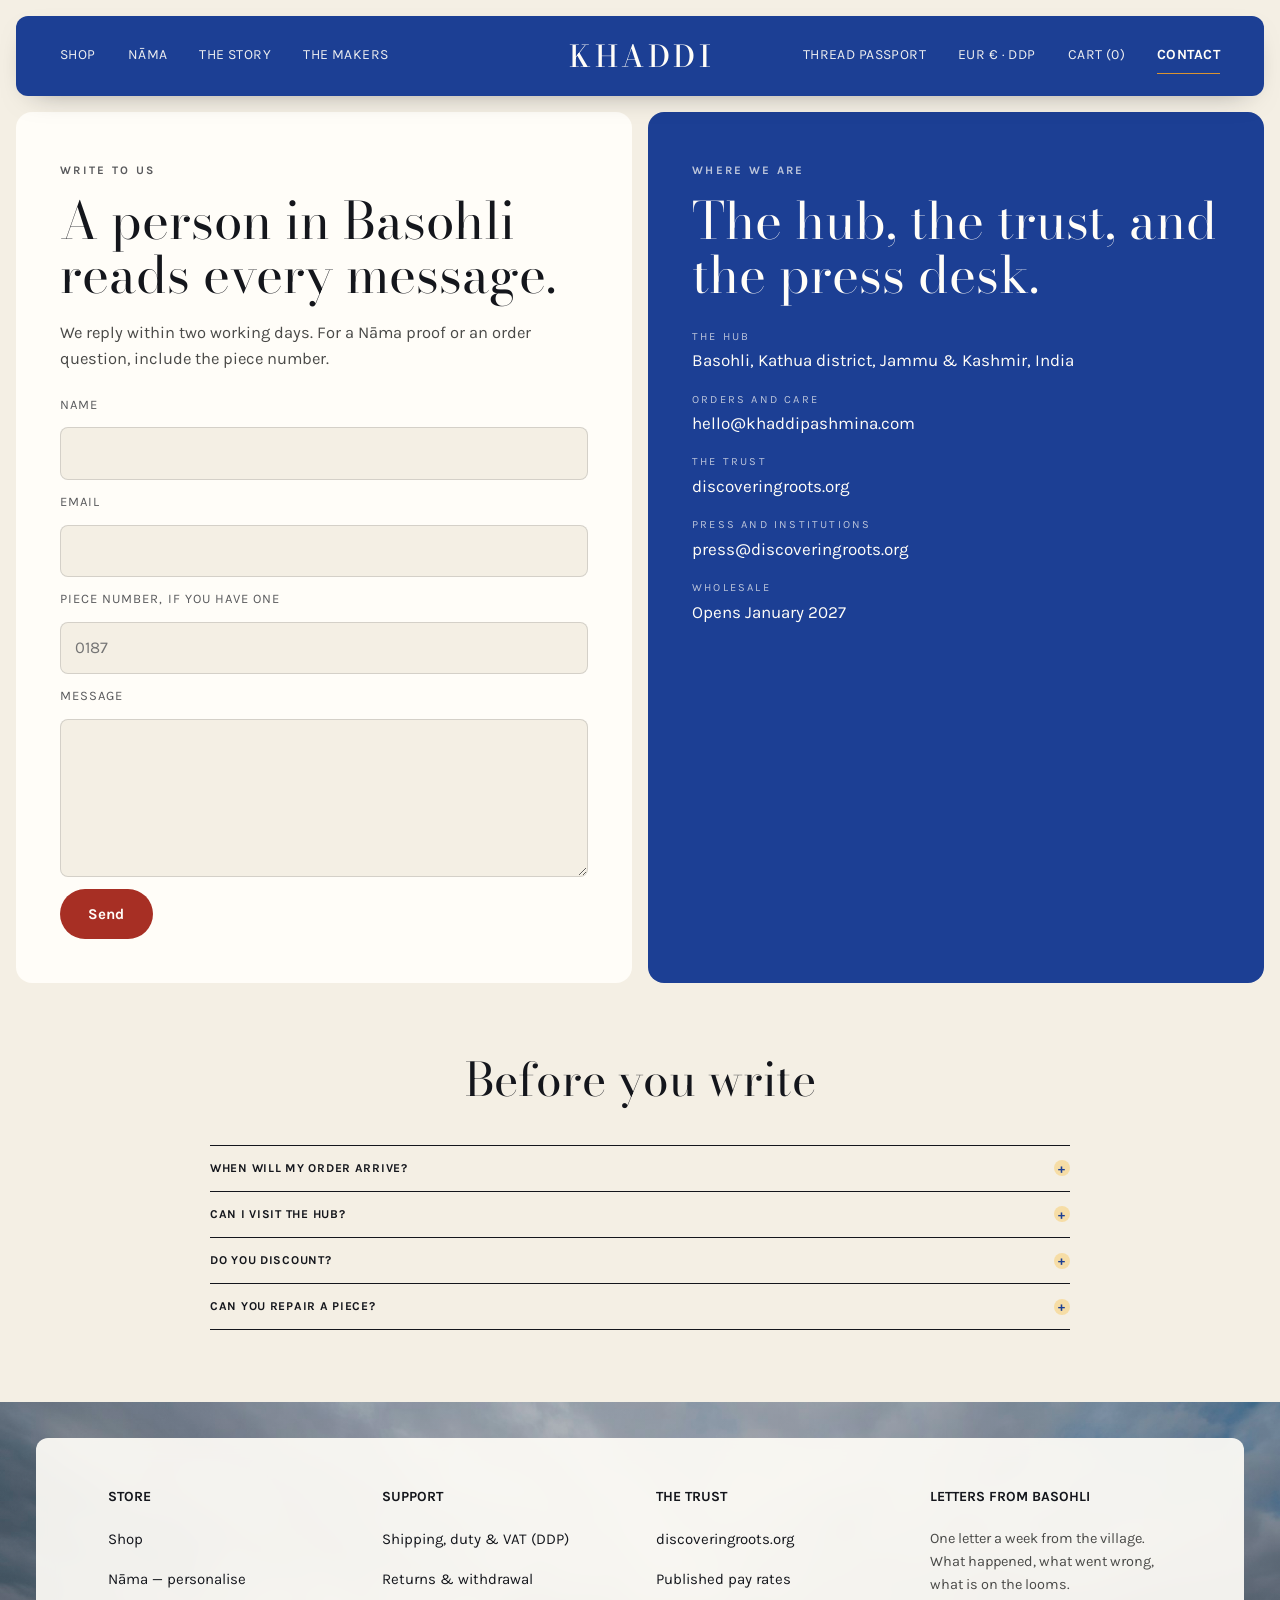
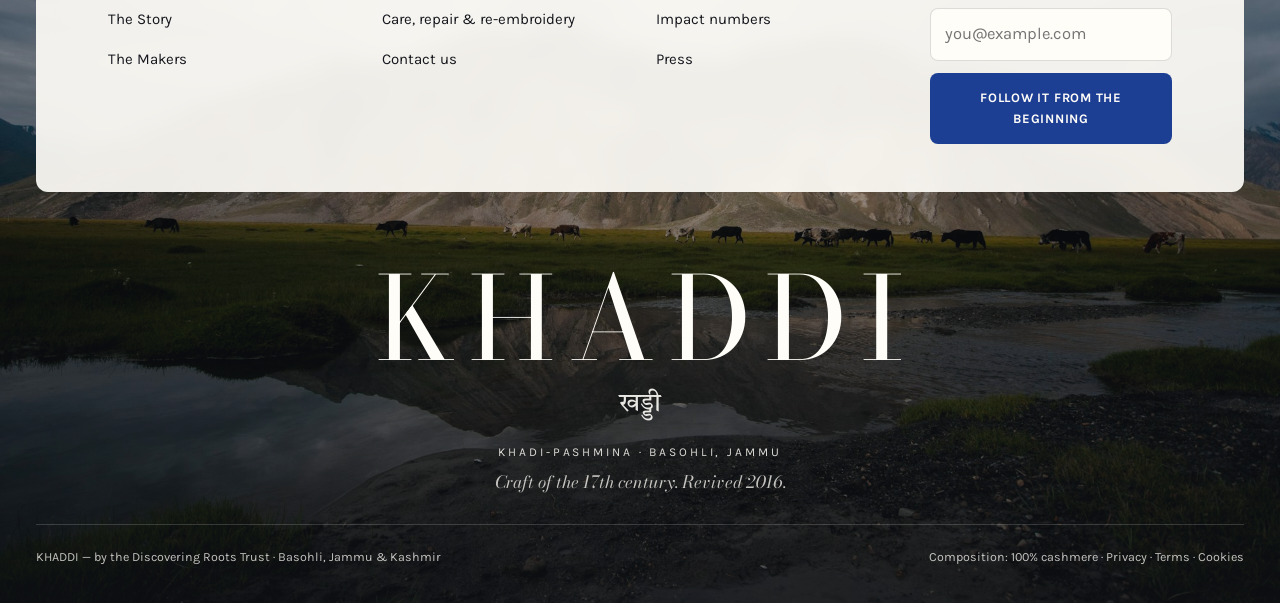
==== contact.html @ 7cf732bb "Add KHADDI storefront design mock-up Eight static pages (home, shop, product, story, Nāma, makers, T" ====
<!DOCTYPE html>
<html lang="en">
<head>
<meta charset="utf-8">
<meta name="viewport" content="width=device-width, initial-scale=1">
<title>Contact — KHADDI</title>
<meta name="description" content="Write to the hub in Basohli or to the Discovering Roots Trust.">
<link rel="preconnect" href="https://fonts.googleapis.com">
<link rel="preconnect" href="https://fonts.gstatic.com" crossorigin>
<link href="https://fonts.googleapis.com/css2?family=Bodoni+Moda:ital,opsz,wght@0,6..96,400;0,6..96,500;1,6..96,400&family=Karla:ital,wght@0,300;0,400;0,700;1,400&family=Tiro+Devanagari+Hindi&display=swap" rel="stylesheet">
<link rel="stylesheet" href="assets/css/khaddi.css">
</head>
<body>

<header class="site-header">
  <nav class="nav" aria-label="Primary">
    <a href="shop.html">Shop</a>
    <a href="nama.html">Nāma</a>
    <a href="story.html">The Story</a>
    <a href="makers.html">The Makers</a>
  </nav>
  <a class="wordmark" href="index.html" aria-label="KHADDI home">KHADDI</a>
  <nav class="nav nav-right" aria-label="Account">
    <a href="passport.html">Thread Passport</a>
    <a href="#">EUR € · DDP</a>
    <a href="#">Cart (0)</a>
    <a href="contact.html" class="is-active">Contact</a>
  </nav>
  <div class="m-actions">
    <details>
      <summary aria-label="Menu"><svg width="24" height="24" viewBox="0 0 24 24" fill="none" stroke="currentColor" stroke-width="2" stroke-linecap="round" aria-hidden="true"><path d="M3 7h18M3 12h18M3 17h18"/></svg></summary>
      <div class="m-menu">
        <a href="shop.html">Shop</a><a href="nama.html">Nāma</a><a href="story.html">The Story</a><a href="makers.html">The Makers</a><a href="passport.html">Thread Passport</a><a href="contact.html">Contact</a>
      </div>
    </details>
    <a href="#" aria-label="Cart"><svg width="24" height="24" viewBox="0 0 24 24" fill="none" stroke="currentColor" stroke-width="2" aria-hidden="true"><path d="M5 8h14l-1 12H6L5 8z"/><path d="M9 8V6a3 3 0 0 1 6 0v2"/></svg></a>
  </div>
</header>
<main class="inner">

  <section class="contact">
    <div class="box">
      <span class="eyebrow">Write to us</span>
      <h1>A person in Basohli reads every message.</h1>
      <p style="color:var(--ink-soft)">We reply within two working days. For a Nāma proof or an order question, include the piece number.</p>
      <form class="form">
        <label for="c1">Name</label><input id="c1" class="field" style="background:var(--undyed)">
        <label for="c2">Email</label><input id="c2" class="field" type="email" style="background:var(--undyed)">
        <label for="c3">Piece number, if you have one</label><input id="c3" class="field" style="background:var(--undyed)" placeholder="0187">
        <label for="c4">Message</label><textarea id="c4" class="field" rows="5" style="background:var(--undyed)"></textarea>
        <button class="btn btn-madder" type="button" style="justify-self:start">Send</button>
      </form>
    </div>
    <div class="box lapis">
      <span class="eyebrow">Where we are</span>
      <h1>The hub, the trust, and the press desk.</h1>
      <dl>
        <div><dt>The hub</dt><dd>Basohli, Kathua district, Jammu &amp; Kashmir, India</dd></div>
        <div><dt>Orders and care</dt><dd>hello@khaddipashmina.com</dd></div>
        <div><dt>The trust</dt><dd>discoveringroots.org</dd></div>
        <div><dt>Press and institutions</dt><dd>press@discoveringroots.org</dd></div>
        <div><dt>Wholesale</dt><dd>Opens January 2027</dd></div>
      </dl>
    </div>
  </section>

  <section class="section" style="padding-bottom:0">
    <h2 class="section-title">Before you write</h2>
    <div class="faq">
      <details class="acc"><summary>When will my order arrive?</summary><div class="in">In-stock pieces ship in 48 hours and take about seven days to the EU. The date is shown before you pay.</div></details>
      <details class="acc"><summary>Can I visit the hub?</summary><div class="in">Yes, by arrangement. Write to us with your dates.</div></details>
      <details class="acc"><summary>Do you discount?</summary><div class="in">No. The price is what the work costs, and the makers are paid before anyone else.</div></details>
      <details class="acc"><summary>Can you repair a piece?</summary><div class="in">Yes. Book through the Thread Passport and it goes back to the person who made it.</div></details>
    </div>
  </section>

</main>

<footer class="site-footer">
  <img class="bg" src="assets/img/footer-valley.jpg" alt="" loading="lazy">
  <div class="foot-panel">
    <div><h4>Store</h4><ul><li><a href="shop.html">Shop</a></li><li><a href="nama.html">Nāma — personalise</a></li><li><a href="story.html">The Story</a></li><li><a href="makers.html">The Makers</a></li></ul></div>
    <div><h4>Support</h4><ul><li><a href="#">Shipping, duty &amp; VAT (DDP)</a></li><li><a href="#">Returns &amp; withdrawal</a></li><li><a href="#">Care, repair &amp; re-embroidery</a></li><li><a href="contact.html">Contact us</a></li></ul></div>
    <div><h4>The Trust</h4><ul><li><a href="#">discoveringroots.org</a></li><li><a href="makers.html">Published pay rates</a></li><li><a href="#">Impact numbers</a></li><li><a href="#">Press</a></li></ul></div>
    <div><h4>Letters from Basohli</h4><p>One letter a week from the village. What happened, what went wrong, what is on the looms.</p><form class="form" style="margin:0"><input class="field" type="email" placeholder="you@example.com" aria-label="Email"><button class="btn btn-lapis" type="button">Follow it from the beginning</button></form></div>
  </div>
  <div class="foot-mark">
    <div class="bigmark">KHADDI</div>
    <div class="deva">खड्डी</div>
    <div class="desc">Khadi-Pashmina · Basohli, Jammu</div>
    <div class="date">Craft of the 17th century. Revived 2016.</div>
  </div>
  <div class="foot-legal"><span>KHADDI — by the Discovering Roots Trust · Basohli, Jammu &amp; Kashmir</span><span>Composition: 100% cashmere · Privacy · Terms · Cookies</span></div>
</footer>
</body>
</html>
---- assets/css/khaddi.css ----
/* KHADDI — design mock-up stylesheet
   Layout language: floating pill header, inset rounded panels, cream cards.
   Brand tokens: KHADDI Brand Guidelines v1.0 (Basohli palette, Bodoni Moda + Karla). */

:root{
  --lapis:#1c3f94; --lapis-deep:#162f70;
  --madder:#a72f24; --saffron:#d99331; --saffron-soft:#f6dda6;
  --beetle:#5b6b46; --undyed:#f4efe4; --undyed-2:#eae2d2; --undyed-3:#e2d8c4;
  --ink:#14161c; --ink-soft:#4a4a48; --white:#fffdf8;
  --line:rgba(20,22,28,.14);
  --serif:'Bodoni Moda','Playfair Display',serif;
  --sans:'Karla','Work Sans',sans-serif;
  --deva:'Tiro Devanagari Hindi',serif;
  --gut:16px; --r-lg:16px; --r-md:12px; --r-sm:6px;
}
*{box-sizing:border-box}
html{scroll-behavior:smooth}
body{margin:0;background:var(--undyed);color:var(--ink);font-family:var(--sans);font-size:16.5px;line-height:1.6;-webkit-font-smoothing:antialiased}
img{display:block;max-width:100%}
a{color:inherit;text-decoration:none}
h1,h2,h3,h4,p,ul,ol,figure{margin:0}
ul,ol{padding:0;list-style:none}
button,input,select,textarea{font:inherit;color:inherit}
.deva{font-family:var(--deva)}
/* Bodoni Moda's display optical size thins its hairlines to nothing on photos and
   small wordmarks; pin a sturdier optical size wherever the serif is used. */
h1,h2,h3,.serif,.wordmark,.bigmark,.curve text,blockquote,.stitch .latin,.stat b,.timeline b,.capacity b.n,.maker .ph,.maker q,.reel .t,.pp-face .cap b,.step .n,.passport ol li::before{font-optical-sizing:none;font-variation-settings:'opsz' 28}
.wordmark{font-variation-settings:'opsz' 14;font-weight:500}
.hero h1,.film h2,.banner h2,.banner blockquote{text-shadow:0 1px 24px rgba(10,10,10,.35)}
.serif{font-family:var(--serif)}
.eyebrow{font-size:11.5px;font-weight:700;letter-spacing:.2em;text-transform:uppercase;opacity:.7}
.wrap{padding:0 var(--gut)}
main{padding:0 var(--gut)}
main.inner{padding-top:112px}
.section{padding:72px 0}
.section-title{font-family:var(--serif);font-weight:400;font-size:clamp(30px,3.6vw,46px);line-height:1.08;text-align:center;margin-bottom:40px}
.lede{font-size:18px;line-height:1.7;max-width:62ch}

/* ───────── Header: floating pill ───────── */
.site-header{position:fixed;top:16px;left:var(--gut);right:var(--gut);z-index:50;height:80px;background:var(--lapis);color:var(--white);border-radius:var(--r-md);display:grid;grid-template-columns:1fr auto 1fr;align-items:center;padding:0 44px;box-shadow:0 10px 30px -18px rgba(20,22,28,.55)}
.home .site-header{left:32px;right:32px}
.nav{display:flex;gap:32px;font-size:14px;letter-spacing:.03em;text-transform:uppercase}
.nav a{opacity:.92;padding:6px 0;border-bottom:1px solid transparent;transition:border-color .2s,opacity .2s}
.nav a:hover,.nav a.is-active{opacity:1;border-bottom-color:var(--saffron)}
.nav a.is-active{font-weight:700}
.nav-right{justify-content:flex-end}
.wordmark{font-family:var(--serif);font-size:30px;letter-spacing:.12em;line-height:1;text-align:center;padding-left:.12em}
.wordmark small{display:block;font-family:var(--deva);font-size:13px;letter-spacing:.04em;opacity:.75;margin-top:5px}
.m-actions{display:none}

/* ───────── Buttons, pills ───────── */
.btn{display:inline-flex;align-items:center;justify-content:center;gap:10px;background:var(--white);color:var(--ink);font-size:13px;font-weight:700;letter-spacing:.06em;text-transform:uppercase;padding:15px 32px;border-radius:8px;border:0;cursor:pointer;transition:transform .2s,background .2s,color .2s}
.btn:hover{transform:translateY(-2px)}
.btn-madder{background:var(--madder);color:var(--white);border-radius:999px;text-transform:none;letter-spacing:.01em;font-size:15px;padding:13px 28px}
.btn-lapis{background:var(--lapis);color:var(--white)}
.btn-ghost{background:transparent;border:1px solid currentColor;color:inherit}
.pill{display:inline-block;background:var(--lapis);color:var(--saffron-soft);font-size:13px;font-weight:700;letter-spacing:.04em;text-transform:uppercase;padding:4px 16px;border-radius:999px;line-height:1.5}
.pill.madder{background:var(--madder);color:var(--undyed)}
.pill.undyed{background:var(--white);color:var(--lapis)}

/* ───────── Hero: inset rounded panel ───────── */
.hero{position:relative;margin-top:16px;height:min(78vh,640px);min-height:520px;border-radius:var(--r-lg);overflow:hidden;background:#11150f;color:var(--white)}
.hero img.bg{position:absolute;inset:0;width:100%;height:100%;object-fit:cover}
.hero::after{content:"";position:absolute;inset:0;background:linear-gradient(180deg,rgba(17,21,15,.28) 0%,rgba(17,21,15,.12) 38%,rgba(17,21,15,.78) 100%)}
.hero-copy{position:absolute;left:0;right:0;bottom:0;z-index:2;padding:32px;display:flex;align-items:flex-end;justify-content:space-between;gap:24px}
.hero-copy .label{font-size:14px;font-weight:700;margin-bottom:14px}
.hero-copy h1{font-family:var(--serif);font-weight:400;font-size:clamp(40px,5.2vw,72px);line-height:1.08;max-width:15ch}
.hero-meta{position:absolute;z-index:2;top:120px;right:32px;text-align:right;font-size:12px;letter-spacing:.18em;text-transform:uppercase;opacity:.85;line-height:1.9}

/* ───────── Ticker ───────── */
.ticker{overflow:hidden;white-space:nowrap;padding:18px 0;font-size:14.5px;border-bottom:1px solid var(--line)}
.ticker-track{display:inline-flex;gap:0;animation:slide 46s linear infinite}
.ticker span{padding:0 22px}
.ticker span::after{content:"—";margin-left:44px;opacity:.4}
.ticker b{font-weight:700;color:var(--lapis)}
@keyframes slide{to{transform:translateX(-50%)}}

/* ───────── Product cards ───────── */
.grid{display:grid;gap:16px}
.g3{grid-template-columns:repeat(3,1fr)} .g2{grid-template-columns:repeat(2,1fr)} .g4{grid-template-columns:repeat(4,1fr)}
.card{display:block;border-radius:var(--r-sm);overflow:hidden;background:var(--undyed-2);position:relative}
.card-media{position:relative;aspect-ratio:459/516;background:var(--undyed-3);overflow:hidden}
.card.lg .card-media{aspect-ratio:696/700}
.card-media img{position:absolute;inset:0;width:100%;height:100%;object-fit:cover;transition:opacity .45s,transform .9s}
.card-media img.alt{opacity:0}
.card:hover .card-media img.alt{opacity:1}
.card:hover .card-media img{transform:scale(1.03)}
.card .pill{position:absolute;top:12px;left:12px;z-index:2}
.card-tools{position:absolute;left:12px;right:12px;bottom:12px;z-index:2;display:flex;align-items:center;gap:8px}
.sw{width:22px;height:22px;border-radius:4px;border:1px solid rgba(255,255,255,.8);box-shadow:0 0 0 1px rgba(20,22,28,.12)}
.sw.on{outline:2px solid var(--lapis);outline-offset:2px}
.stock{margin-left:auto;font-size:13px;font-weight:700;letter-spacing:.04em;text-transform:uppercase;color:var(--madder);background:rgba(255,253,248,.82);padding:3px 8px;border-radius:4px}
.heart{width:32px;height:32px;border-radius:6px;background:var(--white);display:grid;place-items:center;color:var(--lapis)}
.stock + .heart{margin-left:0} .card-tools .heart:only-of-type{margin-left:auto}
.card-tools .sp{margin-left:auto}
.card-info{padding:12px 12px 14px;display:grid;grid-template-columns:1fr auto;gap:4px 12px;align-items:baseline}
.card-info h3{font-size:16.5px;font-weight:700;color:var(--lapis);line-height:1.3}
.card-info .price{font-size:20px;font-weight:700}
.card-info .by{grid-column:1/-1;font-size:14.5px;color:var(--ink-soft);display:flex;align-items:center;gap:8px}
.avatar{width:22px;height:22px;border-radius:50%;background:var(--lapis);color:var(--saffron-soft);font-size:9px;font-weight:700;display:inline-grid;place-items:center;letter-spacing:.02em;flex:none}

/* ───────── Founder / story block ───────── */
.duo{display:grid;grid-template-columns:minmax(0,1fr) minmax(0,1fr);gap:56px;align-items:center;padding:72px 16px}
.frame{background:var(--white);padding:7px;border-radius:var(--r-lg);box-shadow:0 0 70px 18px rgba(217,147,49,.16),0 0 0 1px rgba(20,22,28,.05)}
.frame img{width:100%;aspect-ratio:1/1;object-fit:cover;border-radius:11px}
.duo .eyebrow{font-weight:400;letter-spacing:.08em;margin-bottom:6px}
.curve{width:min(100%,600px);height:auto;display:block;overflow:visible;margin:0 0 6px -6px}
.curve text{font-family:var(--serif);font-size:66px;fill:var(--madder)}
.duo h3{font-size:18px;font-weight:700;margin-bottom:6px}
.duo p{font-size:16.5px;line-height:2;max-width:60ch}
.promises{margin-top:18px;padding-left:20px;list-style:disc}
.promises li{margin-bottom:4px}
.doodle{display:block;margin:28px 40px 0 auto;color:var(--madder)}

/* ───────── Full-bleed film block ───────── */
.film{position:relative;margin:0 -6px;height:560px;overflow:hidden;color:var(--saffron-soft);background:#1a1512}
.film img.bg{position:absolute;inset:0;width:100%;height:100%;object-fit:cover}
.film::after{content:"";position:absolute;inset:0;background:linear-gradient(100deg,rgba(20,12,8,.72) 0%,rgba(20,12,8,.25) 55%,rgba(20,12,8,.1) 100%)}
.film > *:not(.bg){position:relative;z-index:2}
.film .top{padding:32px 32px 0}
.film .label{font-size:14px;margin-bottom:8px}
.film h2{font-family:var(--serif);font-weight:400;font-size:clamp(44px,6.2vw,88px);line-height:1.08;max-width:11ch}
.film .bottom{position:absolute!important;left:32px;bottom:32px;max-width:360px;font-size:14px;font-weight:700;line-height:1.55}
.film .bottom svg{margin-bottom:14px}
.film .play{position:absolute!important;right:32px;bottom:32px;width:64px;height:64px;border-radius:50%;border:1px solid var(--saffron-soft);display:grid;place-items:center}

/* ───────── Split panel (rounded, inset) ───────── */
.split{display:grid;grid-template-columns:1fr 1fr;border-radius:var(--r-lg);overflow:hidden;background:var(--white);min-height:560px}
.split .txt{display:flex;flex-direction:column;justify-content:center;padding:64px clamp(28px,6vw,96px)}
.split .txt.center{align-items:center;text-align:center}
.split .pic{position:relative;min-height:420px}
.split .pic img{position:absolute;inset:0;width:100%;height:100%;object-fit:cover}
.split h2{font-family:var(--serif);font-weight:400;font-size:clamp(32px,3.8vw,52px);line-height:1.06;margin:14px 0 18px}
.split p{max-width:46ch;margin-bottom:14px}
.split .btn{margin-top:14px;align-self:flex-start}
.split .txt.center .btn{align-self:center}
.panel{border-radius:var(--r-lg);padding:72px clamp(24px,7vw,120px);text-align:center}
.panel.lapis{background:var(--lapis);color:var(--white)}
.panel.ink{background:var(--ink);color:var(--undyed)}
.panel.madder{background:var(--madder);color:var(--undyed)}
.panel h2{font-family:var(--serif);font-weight:400;font-size:clamp(30px,3.6vw,48px);line-height:1.1;margin:14px auto 18px;max-width:22ch}
.panel p{max-width:60ch;margin:0 auto 14px}
.bigmark{font-family:var(--serif);font-size:clamp(52px,9vw,128px);letter-spacing:.12em;line-height:.95;padding-left:.12em}

/* Embroidered-name preview */
.stitch{background:var(--undyed-2);border-radius:var(--r-md);padding:26px 24px;margin:6px 0 4px;background-image:repeating-linear-gradient(90deg,rgba(20,22,28,.035) 0 1px,transparent 1px 4px),repeating-linear-gradient(0deg,rgba(20,22,28,.035) 0 1px,transparent 1px 4px);border-bottom:6px double var(--madder)}
.stitch .latin{font-family:var(--serif);font-style:italic;font-size:34px;color:var(--madder);line-height:1.1}
.stitch .dv{font-family:var(--deva);font-size:26px;color:var(--lapis);margin-top:6px}
.chips{display:flex;flex-wrap:wrap;gap:8px}
.chip{font-size:14px;padding:8px 16px;border-radius:999px;background:var(--undyed-3);color:var(--ink)}
.chip.on{background:var(--lapis);color:var(--white)}
.dot{width:34px;height:34px;border-radius:50%;border:2px solid var(--white);box-shadow:0 0 0 1px var(--line);display:inline-block}
.dot.on{box-shadow:0 0 0 2px var(--lapis)}
.opt{display:inline-flex;align-items:center;gap:10px;white-space:nowrap}

/* ───────── Thread Passport ───────── */
.passport{display:grid;grid-template-columns:1.05fr .95fr;gap:40px;align-items:center;background:var(--lapis);color:var(--white);border-radius:var(--r-lg);padding:64px clamp(24px,6vw,88px);overflow:hidden}
.passport h2{font-family:var(--serif);font-weight:400;font-size:clamp(32px,3.8vw,52px);line-height:1.06;margin:14px 0 18px}
.passport p{max-width:48ch;opacity:.92;margin-bottom:14px}
.passport ol{counter-reset:s;margin:22px 0 26px;display:grid;gap:12px}
.passport ol li{counter-increment:s;display:flex;gap:14px;align-items:baseline;font-size:15.5px}
.passport ol li::before{content:counter(s,decimal-leading-zero);font-family:var(--serif);font-size:20px;color:var(--saffron)}
.phone{width:300px;margin:0 auto;border-radius:42px;background:var(--ink);padding:10px;box-shadow:0 40px 80px -30px rgba(0,0,0,.6)}
.phone-screen{border-radius:33px;overflow:hidden;background:var(--undyed);color:var(--ink)}
.pp-head{background:var(--lapis);color:var(--white);padding:16px 18px 14px;font-size:11px;letter-spacing:.2em;text-transform:uppercase;display:flex;justify-content:space-between;align-items:center}
.pp-face{position:relative;height:250px}
.pp-face img{width:100%;height:100%;object-fit:cover}
.pp-face .cap{position:absolute;left:0;right:0;bottom:0;padding:34px 16px 12px;color:var(--white);background:linear-gradient(transparent,rgba(20,22,28,.82));font-size:13px}
.pp-face .cap b{display:block;font-family:var(--serif);font-weight:400;font-size:24px;line-height:1.1}
.pp-list{padding:6px 16px 16px;font-size:13px}
.pp-list li{display:flex;justify-content:space-between;gap:12px;padding:9px 0;border-bottom:1px solid var(--line)}
.pp-list li span:first-child{opacity:.6;text-transform:uppercase;letter-spacing:.12em;font-size:10.5px;padding-top:2px}
.pp-list li span:last-child{text-align:right}
.pp-cta{margin:0 16px 18px;background:var(--madder);color:var(--white);text-align:center;border-radius:999px;padding:11px;font-size:13px;font-weight:700}

/* ───────── Diaries strip ───────── */
.diaries{display:grid;grid-template-columns:380px 1fr;gap:12px;background:var(--white);border-radius:var(--r-md);padding:12px 0 12px 24px;overflow:hidden;color:var(--lapis)}
.diaries .side{display:flex;flex-direction:column;padding:22px 16px 14px 0}
.diaries .side .at{font-size:17px}
.diaries .side h2{font-size:19px;font-weight:700;line-height:1.3}
.diaries .side h2 b{display:block;font-family:var(--serif);font-weight:400;font-size:44px;line-height:1.05;margin-top:4px}
.diaries .side p{margin-top:auto;font-size:15.5px;line-height:1.45;color:var(--ink)}
.reel-view{overflow:hidden}
.reel-track{display:flex;gap:10px;width:max-content;animation:slide 60s linear infinite}
.reel-view:hover .reel-track{animation-play-state:paused}
.reel{position:relative;width:250px;height:444px;border-radius:8px;overflow:hidden;flex:none;color:var(--white);background:var(--ink)}
.reel img{width:100%;height:100%;object-fit:cover}
.reel::after{content:"";position:absolute;inset:0;background:linear-gradient(180deg,rgba(20,22,28,.35),transparent 28%,transparent 45%,rgba(20,22,28,.7))}
.reel .h{position:absolute;z-index:2;top:12px;left:12px;font-size:11px;font-weight:700}
.reel .t{position:absolute;z-index:2;left:16px;right:16px;bottom:18px;font-family:var(--serif);font-size:19px;line-height:1.2;text-align:center}
.reel .n{position:absolute;z-index:2;top:12px;right:12px;font-size:11px;letter-spacing:.14em}

/* ───────── Steps / makers ───────── */
.step{background:var(--white);border-radius:var(--r-sm);overflow:hidden}
.step img{width:100%;aspect-ratio:4/3;object-fit:cover}
.step div{padding:16px 16px 20px}
.step .n{font-family:var(--serif);font-size:15px;color:var(--madder)}
.step h3{font-family:var(--serif);font-weight:500;font-size:22px;margin:2px 0 6px}
.step p{font-size:14.5px;color:var(--ink-soft);line-height:1.5}
.maker{background:var(--undyed-2);border-radius:var(--r-sm);overflow:hidden}
.maker .ph{aspect-ratio:3/2;background:var(--lapis);color:var(--saffron-soft);display:grid;place-items:center;font-family:var(--serif);font-size:64px;position:relative}
.maker .ph small{position:absolute;bottom:12px;left:12px;font-family:var(--sans);font-size:10.5px;letter-spacing:.16em;text-transform:uppercase;opacity:.8}
.maker:nth-child(3n+2) .ph{background:var(--madder);color:var(--undyed)}
.maker:nth-child(3n) .ph{background:var(--beetle);color:var(--undyed)}
.maker div.b{padding:14px 14px 18px}
.maker h3{font-size:17px;font-weight:700;color:var(--lapis)}
.maker .r{font-size:14px;color:var(--ink-soft)}
.maker q{display:block;margin-top:10px;font-family:var(--serif);font-style:italic;font-size:16px;line-height:1.35;quotes:"“" "”"}
.stats{display:grid;grid-template-columns:repeat(4,1fr);gap:16px}
.stat{background:var(--white);border-radius:var(--r-sm);padding:22px}
.stat b{display:block;font-family:var(--serif);font-weight:400;font-size:40px;line-height:1;color:var(--madder);margin-bottom:8px}
.stat span{font-size:14px;color:var(--ink-soft);line-height:1.45;display:block}
table.t{width:100%;border-collapse:collapse;font-size:15px;background:var(--white);border-radius:var(--r-sm);overflow:hidden}
table.t th,table.t td{text-align:left;padding:13px 16px;border-bottom:1px solid var(--line);vertical-align:top}
table.t th{font-size:11px;letter-spacing:.16em;text-transform:uppercase;opacity:.6}
table.t tr:last-child td{border-bottom:0}

/* ───────── Product page ───────── */
.pdp{display:grid;grid-template-columns:150px minmax(0,1fr) minmax(0,1.18fr);gap:16px 18px;align-items:start;padding:0 10px}
.thumbs{display:grid;gap:8px;position:sticky;top:112px}
.thumbs img{width:100%;aspect-ratio:136/168;object-fit:cover;border-radius:8px;border:2px solid transparent}
.thumbs img.on{border-color:var(--lapis)}
.pdp-main{border-radius:10px;overflow:hidden;aspect-ratio:546/680;position:sticky;top:112px}
.pdp-main img{width:100%;height:100%;object-fit:cover}
.pdp-info{padding-left:26px}
.pdp-info .row{display:flex;justify-content:space-between;align-items:center;gap:12px}
.pdp-info h1{font-size:26px;font-weight:700;color:var(--madder);line-height:1.2;margin-top:6px}
.pdp-info .type{color:var(--ink-soft)}
.pdp-info .price{font-size:26px;font-weight:700;margin:4px 0 2px}
.pdp-info .ddp{font-size:13.5px;color:var(--ink-soft)}
.pdp-info .desc{color:var(--ink-soft);margin:12px 0 16px;max-width:64ch;line-height:1.5}
.blk{border-top:1px solid var(--line);padding:16px 0}
.blk > label,.blk > .lab{display:block;font-size:17px;margin-bottom:10px}
.made{display:grid;grid-template-columns:repeat(3,1fr);gap:10px}
.made div{background:var(--white);border-radius:8px;padding:12px}
.made small{display:block;font-size:10.5px;letter-spacing:.16em;text-transform:uppercase;opacity:.6}
.made b{display:block;font-size:15.5px;line-height:1.3;margin-top:3px}
.made span{font-size:13.5px;color:var(--ink-soft)}
.field{width:100%;background:var(--white);border:1px solid var(--line);border-radius:8px;padding:12px 14px}
.buy{display:grid;grid-template-columns:auto 1fr;gap:18px;align-items:center}
.buy .left{font-weight:700;color:var(--lapis);font-size:17px;padding:0 20px;text-transform:uppercase;letter-spacing:.02em}
.buy .btn{width:100%}
details.acc{border-top:1px solid var(--ink)}
details.acc:last-of-type{border-bottom:1px solid var(--ink)}
details.acc summary{list-style:none;cursor:pointer;display:flex;justify-content:space-between;align-items:center;padding:13px 0;font-size:12px;font-weight:700;letter-spacing:.06em;text-transform:uppercase}
details.acc summary::-webkit-details-marker{display:none}
details.acc summary::after{content:"+";width:16px;height:16px;border-radius:50%;background:var(--saffron-soft);color:var(--lapis);display:grid;place-items:center;font-size:13px;line-height:1}
details.acc[open] summary::after{content:"–"}
details.acc .in{padding:0 0 16px;color:var(--ink-soft);font-size:15px;max-width:64ch}
.bar{display:flex;height:12px;border-radius:999px;overflow:hidden;margin:10px 0 8px}
.bar i{display:block}
.legend{display:grid;gap:4px;font-size:14px}
.legend li{display:flex;gap:8px;align-items:center}
.legend li i{width:10px;height:10px;border-radius:2px;display:inline-block}
.legend li b{margin-left:auto}
.banner{position:relative;margin:56px calc(var(--gut) * -1) 0;height:min(84vh,760px);overflow:hidden;color:var(--white);display:grid;place-items:center;text-align:center;background:var(--ink)}
.banner img{position:absolute;inset:0;width:100%;height:100%;object-fit:cover}
.banner::after{content:"";position:absolute;inset:0;background:rgba(20,22,28,.38)}
.banner h2{position:relative;z-index:2;font-family:var(--serif);font-weight:400;font-size:clamp(40px,6.4vw,94px);line-height:1.05;padding:0 24px;max-width:16ch}
.banner blockquote{position:relative;z-index:2;font-family:var(--serif);font-size:clamp(26px,3.4vw,42px);line-height:1.25;max-width:22ch;margin:0;padding:0 24px}
.quotes{display:flex;gap:24px;overflow:hidden}
.quotes-track{display:flex;gap:24px;width:max-content;animation:slide 70s linear infinite}
.qcard{width:340px;flex:none;border:1px solid var(--line);border-radius:10px;padding:24px;background:var(--white)}
.qcard .who{display:flex;gap:10px;align-items:center;margin-bottom:14px;font-size:14px}
.qcard .who b{display:block;font-weight:700}
.qcard .who span{font-size:12px;color:var(--ink-soft)}
.qcard .who .avatar{width:36px;height:36px;font-size:12px}
.qcard p{font-size:14.5px;line-height:1.5}
.faq{max-width:860px;margin:0 auto}

/* ───────── Shop header ───────── */
.shop-head{text-align:center;padding:14px 0 30px}
.shop-head h1{font-size:26px;font-weight:700;color:var(--lapis)}
.shop-head p{color:var(--ink-soft);font-size:15px;margin-top:4px}
.filters{display:flex;justify-content:center;flex-wrap:wrap;gap:8px;margin-top:18px}
.capacity{display:grid;grid-template-columns:auto 1fr auto;gap:24px;align-items:center;background:var(--white);border-radius:var(--r-md);padding:20px 28px;margin:16px 0}
.capacity b.n{font-family:var(--serif);font-weight:400;font-size:44px;line-height:1;color:var(--madder)}
.meter{height:10px;border-radius:999px;background:var(--undyed-3);overflow:hidden}
.meter i{display:block;height:100%;background:var(--lapis);border-radius:999px}

/* ───────── Story page ───────── */
.founders{display:grid;grid-template-columns:repeat(3,1fr);gap:16px}
.founder{background:var(--white);border-radius:var(--r-sm);padding:28px}
.founder .eyebrow{color:var(--madder);opacity:1}
.founder h3{font-family:var(--serif);font-weight:500;font-size:26px;margin:8px 0 10px}
.founder p{font-size:15.5px;color:var(--ink-soft)}
.timeline{display:grid;grid-template-columns:repeat(4,1fr);gap:0;border-top:1px solid var(--ink)}
.timeline div{padding:22px 22px 0 0;position:relative}
.timeline div::before{content:"";position:absolute;top:-5px;left:0;width:9px;height:9px;border-radius:50%;background:var(--madder)}
.timeline b{font-family:var(--serif);font-weight:400;font-size:38px;line-height:1;display:block;margin-bottom:8px}
.timeline p{font-size:15px;color:var(--ink-soft)}
.values{display:grid;grid-template-columns:repeat(5,1fr);gap:16px;text-align:left}
.values div{background:rgba(255,255,255,.08);border:1px solid rgba(255,255,255,.18);border-radius:var(--r-sm);padding:20px}
.values .eyebrow{display:block;margin-bottom:8px}
.values p{font-size:14.5px;margin:0;opacity:.9}
.about{display:grid;grid-template-columns:1fr 1fr;gap:56px;align-items:start;padding:72px 40px}
.about .frame img{aspect-ratio:16/10}
.about p{margin-bottom:16px;font-size:17.5px;line-height:1.65}
.about .eyebrow{color:var(--beetle);opacity:1;margin-bottom:18px;display:block}

/* ───────── Contact ───────── */
.contact{display:grid;grid-template-columns:1fr 1fr;gap:16px}
.contact .box{background:var(--white);border-radius:var(--r-lg);padding:44px}
.contact .box.lapis{background:var(--lapis);color:var(--white)}
.contact h1{font-family:var(--serif);font-weight:400;font-size:clamp(34px,4vw,54px);line-height:1.05;margin:12px 0 18px}
.form{display:grid;gap:12px;margin-top:22px}
.form label{font-size:13px;letter-spacing:.08em;text-transform:uppercase;opacity:.7}
.contact dl{margin:26px 0 0;display:grid;gap:16px}
.contact dt{font-size:11px;letter-spacing:.2em;text-transform:uppercase;opacity:.7}
.contact dd{margin:2px 0 0;font-size:17px}

/* ───────── Footer ───────── */
.site-footer{position:relative;margin-top:72px;padding:36px;color:var(--white);background:var(--ink);overflow:hidden}
.site-footer img.bg{position:absolute;inset:0;width:100%;height:100%;object-fit:cover}
.site-footer::after{content:"";position:absolute;inset:0;background:linear-gradient(180deg,rgba(20,22,28,.25),rgba(20,22,28,.62))}
.site-footer > *:not(.bg){position:relative;z-index:2}
.foot-panel{background:rgba(255,253,248,.92);backdrop-filter:blur(10px);-webkit-backdrop-filter:blur(10px);color:var(--ink);border-radius:var(--r-md);padding:48px 72px;display:grid;grid-template-columns:repeat(4,1fr);gap:32px}
.foot-panel h4{font-size:14px;font-weight:700;text-transform:uppercase;margin-bottom:18px}
.foot-panel li{margin-bottom:16px;font-size:15px}
.foot-panel li a:hover{color:var(--lapis)}
.foot-panel p{font-size:14.5px;color:var(--ink-soft);margin-bottom:12px}
.foot-mark{text-align:center;padding:72px 0 28px}
.foot-mark .deva{font-size:26px;opacity:.9;margin-top:10px}
.foot-mark .desc{font-size:12px;letter-spacing:.24em;text-transform:uppercase;margin-top:18px;opacity:.85}
.foot-mark .date{font-family:var(--serif);font-style:italic;font-size:17px;opacity:.75;margin-top:6px}
.foot-legal{display:flex;justify-content:space-between;gap:16px;flex-wrap:wrap;font-size:12.5px;opacity:.75;padding-top:22px;border-top:1px solid rgba(255,255,255,.22)}

/* ───────── Responsive ───────── */
@media (max-width:1100px){
  .g4{grid-template-columns:repeat(2,1fr)} .stats{grid-template-columns:repeat(2,1fr)}
  .values{grid-template-columns:repeat(2,1fr)} .diaries{grid-template-columns:300px 1fr}
  .pdp{grid-template-columns:96px minmax(0,1fr) minmax(0,1.1fr)}
}
@media (max-width:900px){
  .site-header,.home .site-header{background:transparent;box-shadow:none;left:0;right:0;top:0;height:auto;padding:16px;display:flex;justify-content:space-between;border-radius:0;pointer-events:none}
  .site-header > *{pointer-events:auto}
  .site-header .nav{display:none}
  .wordmark{font-size:24px;text-align:left;color:var(--lapis);background:rgba(255,253,248,.9);padding:12px 14px 10px;border-radius:14px}
  .wordmark small{display:none}
  .m-actions{display:flex;align-items:center;gap:4px;background:var(--white);color:var(--ink);border-radius:14px;padding:4px;position:relative}
  .m-actions summary,.m-actions > a{list-style:none;width:48px;height:48px;display:grid;place-items:center;cursor:pointer}
  .m-actions summary::-webkit-details-marker{display:none}
  .m-menu{position:absolute;top:66px;right:0;width:min(86vw,320px);background:var(--lapis);color:var(--white);border-radius:14px;padding:10px 22px;display:grid}
  .m-menu a{padding:14px 0;border-bottom:1px solid rgba(255,255,255,.16);font-size:15px;letter-spacing:.04em;text-transform:uppercase}
  .m-menu a:last-child{border-bottom:0}
  main.inner{padding-top:96px}
  .hero{margin:0 calc(var(--gut) * -1);border-radius:0;height:92vh;min-height:560px}
  .hero-copy{flex-direction:column;align-items:flex-start;padding:24px}
  .hero-meta{display:none}
  .g3,.g2{grid-template-columns:1fr} .card.lg .card-media{aspect-ratio:459/516}
  .duo,.about{grid-template-columns:1fr;gap:32px;padding:48px 4px}
  .film{height:520px;margin:0 calc(var(--gut) * -1)}
  .split,.passport,.contact,.founders{grid-template-columns:1fr}
  .split .pic{min-height:340px;order:-1}
  .passport{padding:44px 24px}
  .diaries{grid-template-columns:1fr;padding:12px}
  .diaries .side{padding:14px 8px 8px} .diaries .side p{margin-top:16px}
  .pdp{grid-template-columns:1fr;padding:0}
  .thumbs{grid-template-columns:repeat(4,1fr);order:2;position:static}
  .pdp-main{position:static}
  .pdp-info{padding-left:0;order:3}
  .made{grid-template-columns:1fr}
  .timeline{grid-template-columns:1fr 1fr;row-gap:28px}
  .capacity{grid-template-columns:1fr;gap:12px}
  .site-footer{padding:16px}
  .foot-panel{grid-template-columns:1fr 1fr;padding:32px 24px}
  .section{padding:52px 0} .panel{padding:52px 22px}
}
@media (max-width:560px){
  .g4,.stats,.values,.timeline{grid-template-columns:1fr}
  .foot-panel{grid-template-columns:1fr}
  .buy{grid-template-columns:1fr} .buy .left{padding:0}
  .phone{width:270px}
}
@media (prefers-reduced-motion:reduce){
  .ticker-track,.reel-track,.quotes-track{animation:none}
  html{scroll-behavior:auto}
}
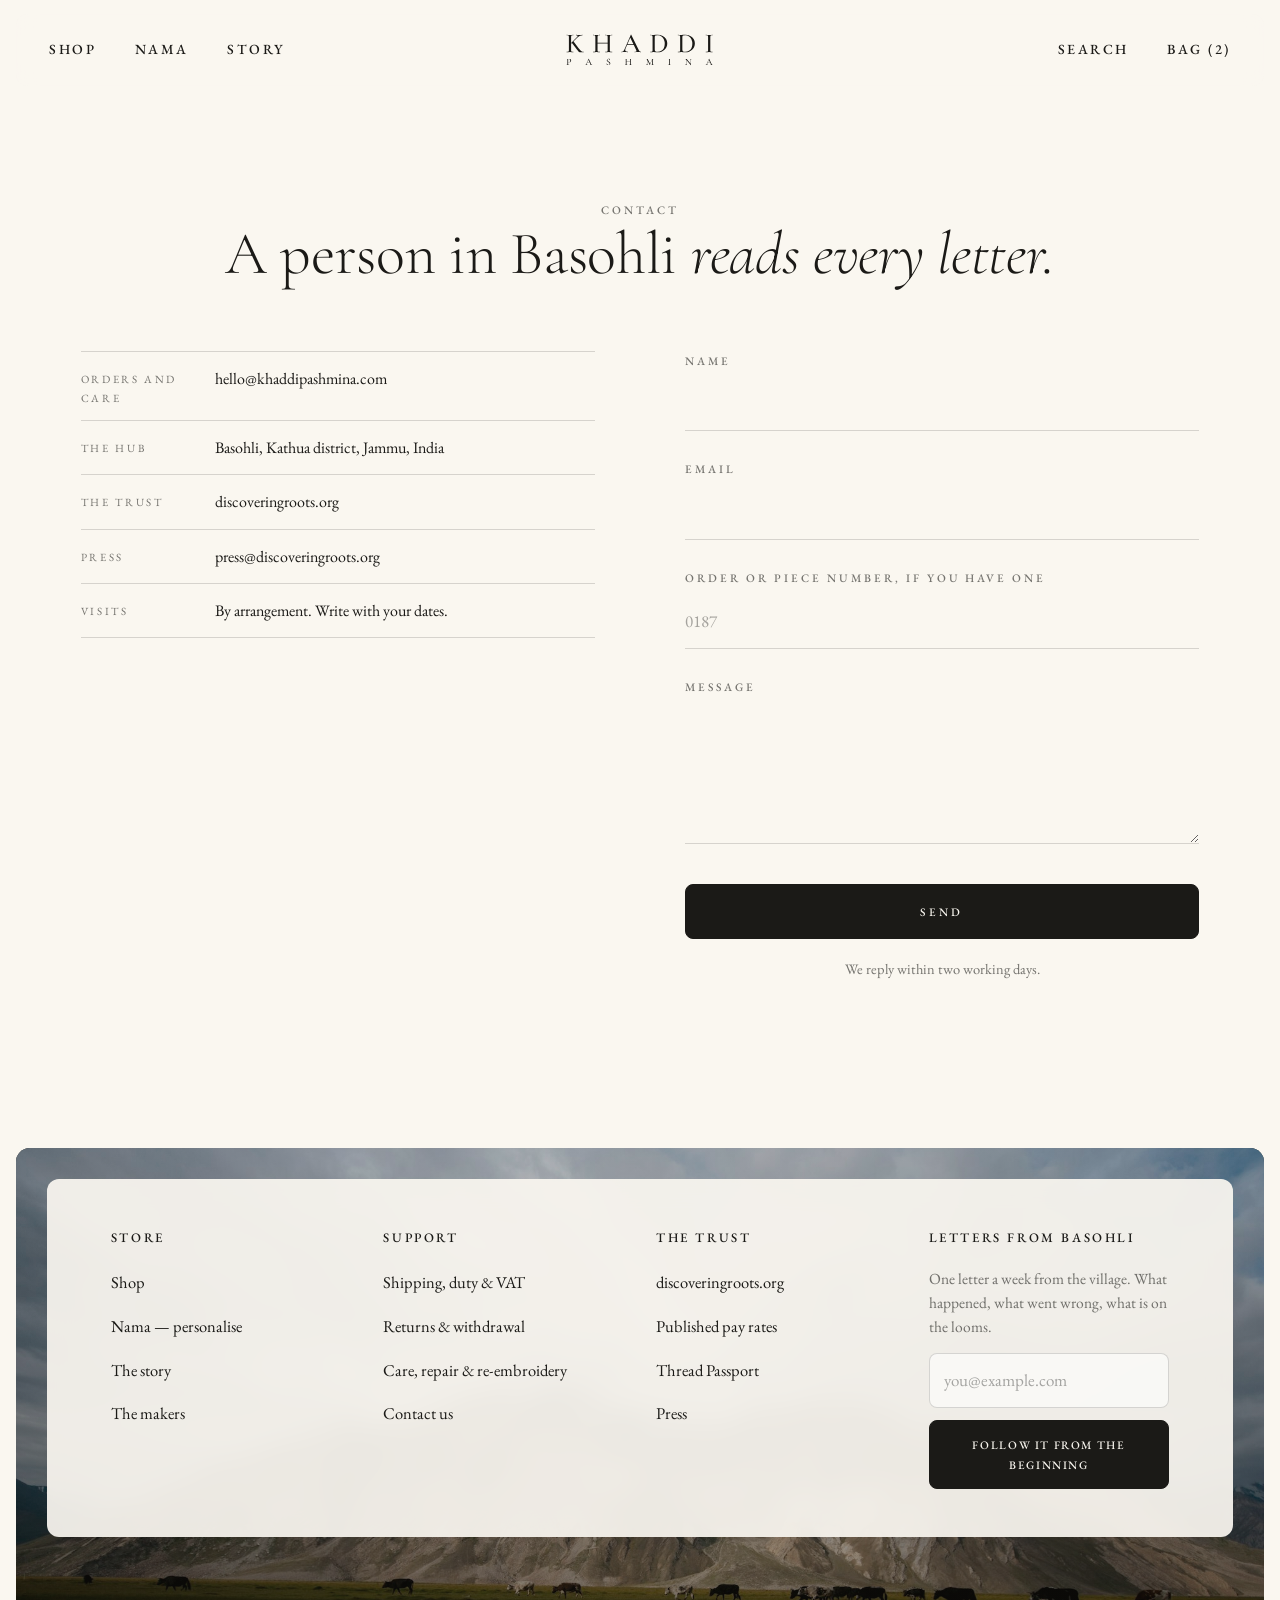
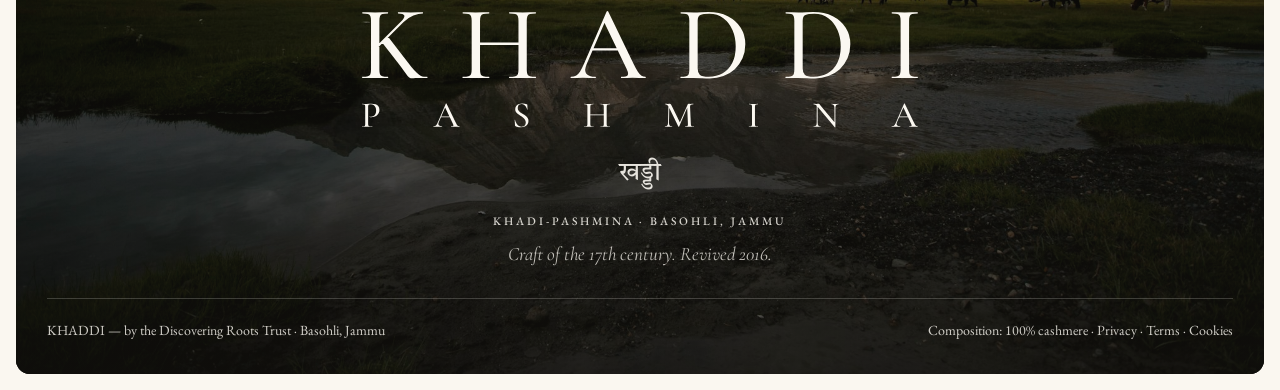
==== commit 29974f87: "Redesign the store mock-up in a quiet gallery style - New KHADDI / PASHMINA logo, outlined as SVG (a" ====
--- a/contact.html
+++ b/contact.html
@@ -3,94 +3,66 @@
 <head>
 <meta charset="utf-8">
 <meta name="viewport" content="width=device-width, initial-scale=1">
-<title>Contact — KHADDI</title>
+<title>Contact — KHADDI PASHMINA</title>
 <meta name="description" content="Write to the hub in Basohli or to the Discovering Roots Trust.">
+<link rel="icon" href="assets/logo/khaddi-pashmina.svg" type="image/svg+xml">
 <link rel="preconnect" href="https://fonts.googleapis.com">
 <link rel="preconnect" href="https://fonts.gstatic.com" crossorigin>
-<link href="https://fonts.googleapis.com/css2?family=Bodoni+Moda:ital,opsz,wght@0,6..96,400;0,6..96,500;1,6..96,400&family=Karla:ital,wght@0,300;0,400;0,700;1,400&family=Tiro+Devanagari+Hindi&display=swap" rel="stylesheet">
+<link href="https://fonts.googleapis.com/css2?family=Cormorant+Garamond:ital,wght@0,300;0,400;0,500;1,300;1,400&family=EB+Garamond:ital,wght@0,400;0,500;1,400&family=Tiro+Devanagari+Hindi&family=Mrs+Saint+Delafield&display=swap" rel="stylesheet">
 <link rel="stylesheet" href="assets/css/khaddi.css">
+<script>document.documentElement.classList.add('js')</script>
 </head>
 <body>
 
 <header class="site-header">
-  <nav class="nav" aria-label="Primary">
-    <a href="shop.html">Shop</a>
-    <a href="nama.html">Nāma</a>
-    <a href="story.html">The Story</a>
-    <a href="makers.html">The Makers</a>
-  </nav>
-  <a class="wordmark" href="index.html" aria-label="KHADDI home">KHADDI</a>
-  <nav class="nav nav-right" aria-label="Account">
-    <a href="passport.html">Thread Passport</a>
-    <a href="#">EUR € · DDP</a>
-    <a href="#">Cart (0)</a>
-    <a href="contact.html" class="is-active">Contact</a>
-  </nav>
-  <div class="m-actions">
-    <details>
-      <summary aria-label="Menu"><svg width="24" height="24" viewBox="0 0 24 24" fill="none" stroke="currentColor" stroke-width="2" stroke-linecap="round" aria-hidden="true"><path d="M3 7h18M3 12h18M3 17h18"/></svg></summary>
-      <div class="m-menu">
-        <a href="shop.html">Shop</a><a href="nama.html">Nāma</a><a href="story.html">The Story</a><a href="makers.html">The Makers</a><a href="passport.html">Thread Passport</a><a href="contact.html">Contact</a>
-      </div>
-    </details>
-    <a href="#" aria-label="Cart"><svg width="24" height="24" viewBox="0 0 24 24" fill="none" stroke="currentColor" stroke-width="2" aria-hidden="true"><path d="M5 8h14l-1 12H6L5 8z"/><path d="M9 8V6a3 3 0 0 1 6 0v2"/></svg></a>
+  <nav class="nav" aria-label="Primary"><a href="shop.html">Shop</a><a href="nama.html">Nama</a><a href="story.html">Story</a></nav>
+  <details class="m-menu"><summary class="label" aria-label="Menu">Menu</summary><div class="sheet"><a href="shop.html">Shop</a><a href="nama.html">Nama</a><a href="story.html">Story</a><a href="makers.html">The makers</a><a href="passport.html">Thread Passport</a><a href="contact.html">Contact</a></div></details>
+  <a class="logo" href="index.html" aria-label="KHADDI PASHMINA — home"><svg viewBox="0 0 531.1 113.8" role="img" aria-label="KHADDI PASHMINA"><path d="M10.43 57.45V11.15Q10.43 8.25 9.85 6.8Q9.27 5.35 7.53 4.8Q5.78 4.25 2.35 4.25Q2.1 4.25 2.1 3.65Q2.1 3.05 2.35 3.05Q4.84 3.05 7.9 3.2Q10.96 3.35 14.34 3.35Q17.98 3.35 21.01 3.2Q24.05 3.05 26.44 3.05Q26.68 3.05 26.68 3.65Q26.68 4.25 26.44 4.25Q23 4.25 21.28 4.85Q19.56 5.45 18.95 6.95Q18.35 8.45 18.35 11.35V57.45Q18.35 60.35 18.9 61.85Q19.46 63.35 21.2 63.85Q22.95 64.35 26.44 64.35Q26.73 64.35 26.73 64.95Q26.73 65.55 26.44 65.55Q23.95 65.55 20.96 65.45Q17.98 65.35 14.34 65.35Q10.96 65.35 7.83 65.45Q4.69 65.55 2.2 65.55Q2 65.55 2 64.95Q2 64.35 2.2 64.35Q5.68 64.35 7.45 63.85Q9.22 63.35 9.83 61.85Q10.43 60.35 10.43 57.45ZM35.9 51.05 20.72 31.51 26.63 26.39 41.43 45.62Q45.77 51.34 48.77 54.94Q51.78 58.55 53.82 60.52Q55.86 62.48 57.43 63.3Q58.99 64.12 60.45 64.24Q61.91 64.35 63.68 64.35Q63.98 64.35 63.98 64.95Q63.98 65.55 63.68 65.55Q59.22 65.55 56.52 65.55Q53.82 65.55 52.48 65.55Q51.42 65.55 50.67 65.63Q49.93 65.7 49.3 65.7Q47.94 65.7 47.05 65.2Q46.16 64.7 44.98 63.2Q43.79 61.7 41.7 58.8Q39.61 55.9 35.9 51.05ZM13.16 37.77 38.91 11.81Q42.66 8.06 41.99 6.16Q41.31 4.25 36.15 4.25Q35.9 4.25 35.9 3.65Q35.9 3.05 36.15 3.05Q38.68 3.05 41.29 3.2Q43.9 3.35 48.17 3.35Q52.36 3.35 54.8 3.2Q57.25 3.05 59.52 3.05Q59.82 3.05 59.82 3.65Q59.82 4.25 59.52 4.25Q55.58 4.25 50.63 6.22Q45.68 8.18 41.34 12.41L15.7 37.85ZM150.29 11.35Q150.29 8.45 149.71 6.95Q149.13 5.45 147.29 4.85Q145.45 4.25 141.66 4.25Q141.36 4.25 141.36 3.65Q141.36 3.05 141.66 3.05Q144.1 3.05 147.23 3.2Q150.36 3.35 154.3 3.35Q157.68 3.35 160.93 3.2Q164.18 3.05 166.61 3.05Q166.91 3.05 166.91 3.65Q166.91 4.25 166.61 4.25Q163.04 4.25 161.21 4.8Q159.37 5.35 158.76 6.8Q158.15 8.25 158.15 11.15V57.45Q158.15 60.35 158.76 61.85Q159.37 63.35 161.21 63.85Q163.04 64.35 166.61 64.35Q166.91 64.35 166.91 64.95Q166.91 65.55 166.61 65.55Q164.18 65.55 160.93 65.45Q157.68 65.35 154.3 65.35Q150.36 65.35 147.23 65.45Q144.1 65.55 141.66 65.55Q141.36 65.55 141.36 64.95Q141.36 64.35 141.66 64.35Q145.45 64.35 147.29 63.85Q149.13 63.35 149.71 61.85Q150.29 60.35 150.29 57.45ZM109.57 34.18V31.87H153.8V34.18ZM105.9 57.45V11.15Q105.9 8.25 105.29 6.8Q104.68 5.35 102.9 4.8Q101.11 4.25 97.55 4.25Q97.3 4.25 97.3 3.65Q97.3 3.05 97.55 3.05Q100.04 3.05 103.15 3.2Q106.26 3.35 109.63 3.35Q113.63 3.35 116.78 3.2Q119.94 3.05 122.45 3.05Q122.65 3.05 122.65 3.65Q122.65 4.25 122.45 4.25Q118.76 4.25 116.92 4.85Q115.08 5.45 114.45 6.95Q113.82 8.45 113.82 11.35V57.45Q113.82 60.35 114.42 61.85Q115.02 63.35 116.9 63.85Q118.78 64.35 122.45 64.35Q122.65 64.35 122.65 64.95Q122.65 65.55 122.45 65.55Q119.83 65.55 116.73 65.45Q113.63 65.35 109.63 65.35Q106.24 65.35 103.07 65.45Q99.89 65.55 97.4 65.55Q97.2 65.55 97.2 64.95Q97.2 64.35 97.4 64.35Q101.02 64.35 102.83 63.85Q104.65 63.35 105.28 61.85Q105.9 60.35 105.9 57.45ZM218.86 39.46 220.03 37.21H247.24L247.94 39.46ZM270.61 64.35Q271.05 64.35 271.05 64.95Q271.05 65.55 270.61 65.55Q267.72 65.55 264.63 65.35Q261.55 65.15 258.71 65.15Q255.48 65.15 253.11 65.35Q250.75 65.55 247.87 65.55Q247.47 65.55 247.47 64.95Q247.47 64.35 247.87 64.35Q252.79 64.35 253.88 62.79Q254.97 61.22 252.8 56.7L231.24 11.93L234.49 7.12L214.92 52.4Q212.33 58.45 214.66 61.4Q216.98 64.35 223.24 64.35Q223.74 64.35 223.74 64.95Q223.74 65.55 223.24 65.55Q220.24 65.55 217.74 65.35Q215.24 65.15 211.44 65.15Q207.76 65.15 205.52 65.35Q203.28 65.55 200.1 65.55Q199.7 65.55 199.7 64.95Q199.7 64.35 200.1 64.35Q202.8 64.35 204.78 63.29Q206.75 62.22 208.6 59.42Q210.44 56.61 212.66 51.45L233.92 2.32Q234.08 2.02 234.68 2Q235.29 1.98 235.39 2.32L259.4 51.85Q261.75 56.72 263.52 59.47Q265.3 62.22 266.99 63.29Q268.68 64.35 270.61 64.35ZM331.78 65.95Q328.8 65.95 324.38 65.65Q319.97 65.35 316.25 65.35Q312.86 65.35 309.73 65.45Q306.6 65.55 304.1 65.55Q303.9 65.55 303.9 64.95Q303.9 64.35 304.1 64.35Q307.58 64.35 309.36 63.85Q311.15 63.35 311.74 61.85Q312.33 60.35 312.33 57.45V11.15Q312.33 8.25 311.74 6.8Q311.15 5.35 309.43 4.8Q307.7 4.25 304.25 4.25Q304 4.25 304 3.65Q304 3.05 304.25 3.05Q306.74 3.05 309.8 3.2Q312.86 3.35 316.26 3.35Q319.67 3.35 323.61 3.1Q327.56 2.85 330.38 2.85Q340.94 2.85 348.81 6.85Q356.68 10.85 361.06 17.75Q365.44 24.65 365.44 33.25Q365.44 40.75 362.78 46.8Q360.12 52.85 355.45 57.1Q350.77 61.35 344.67 63.65Q338.57 65.95 331.78 65.95ZM330.78 64.2Q338.25 64.2 343.99 60.9Q349.73 57.59 353.03 51.15Q356.32 44.7 356.32 35.45Q356.32 26.79 353.26 19.81Q350.19 12.82 344.61 8.69Q339.03 4.56 331.32 4.56Q325.34 4.56 322.79 5.74Q320.25 6.92 320.25 11.35V56.35Q320.25 60.38 322.24 62.29Q324.24 64.2 330.78 64.2ZM431.38 65.95Q428.4 65.95 423.98 65.65Q419.57 65.35 415.85 65.35Q412.46 65.35 409.33 65.45Q406.2 65.55 403.7 65.55Q403.5 65.55 403.5 64.95Q403.5 64.35 403.7 64.35Q407.18 64.35 408.96 63.85Q410.75 63.35 411.34 61.85Q411.93 60.35 411.93 57.45V11.15Q411.93 8.25 411.34 6.8Q410.75 5.35 409.03 4.8Q407.3 4.25 403.85 4.25Q403.6 4.25 403.6 3.65Q403.6 3.05 403.85 3.05Q406.34 3.05 409.4 3.2Q412.46 3.35 415.86 3.35Q419.27 3.35 423.21 3.1Q427.16 2.85 429.98 2.85Q440.54 2.85 448.41 6.85Q456.28 10.85 460.66 17.75Q465.04 24.65 465.04 33.25Q465.04 40.75 462.38 46.8Q459.72 52.85 455.05 57.1Q450.37 61.35 444.27 63.65Q438.17 65.95 431.38 65.95ZM430.38 64.2Q437.85 64.2 443.59 60.9Q449.33 57.59 452.63 51.15Q455.92 44.7 455.92 35.45Q455.92 26.79 452.86 19.81Q449.79 12.82 444.21 8.69Q438.63 4.56 430.92 4.56Q424.94 4.56 422.39 5.74Q419.85 6.92 419.85 11.35V56.35Q419.85 60.38 421.84 62.29Q423.84 64.2 430.38 64.2ZM520.75 57.45Q520.75 60.35 521.3 61.85Q521.86 63.35 523.6 63.85Q525.35 64.35 528.84 64.35Q529.08 64.35 529.08 64.95Q529.08 65.55 528.84 65.55Q526.33 65.55 523.31 65.45Q520.29 65.35 516.64 65.35Q513.19 65.35 510.1 65.45Q507.01 65.55 504.5 65.55Q504.25 65.55 504.25 64.95Q504.25 64.35 504.52 64.35Q507.98 64.35 509.75 63.85Q511.52 63.35 512.13 61.85Q512.73 60.35 512.73 57.45V11.15Q512.73 8.25 512.14 6.8Q511.55 5.35 509.76 4.8Q507.98 4.25 504.5 4.25Q504.25 4.25 504.25 3.65Q504.25 3.05 504.5 3.05Q507.01 3.05 510.1 3.2Q513.19 3.35 516.64 3.35Q520.29 3.35 523.36 3.2Q526.44 3.05 528.84 3.05Q529.08 3.05 529.08 3.65Q529.08 4.25 528.84 4.25Q525.38 4.25 523.65 4.85Q521.93 5.45 521.34 6.95Q520.75 8.45 520.75 11.35ZM7.69 108.84Q7.69 109.89 7.95 110.43Q8.22 110.97 9.07 111.18Q9.92 111.39 11.6 111.39Q11.71 111.39 11.71 111.6Q11.71 111.81 11.6 111.81Q10.48 111.81 9.17 111.78Q7.86 111.74 6.32 111.74Q5.14 111.74 4.05 111.78Q2.96 111.81 2.09 111.81Q2 111.81 2 111.6Q2 111.39 2.09 111.39Q3.31 111.39 3.91 111.22Q4.51 111.04 4.71 110.52Q4.92 109.99 4.92 108.98V92.77Q4.92 91.76 4.71 91.25Q4.51 90.74 3.91 90.55Q3.31 90.36 2.09 90.36Q2 90.36 2 90.15Q2 89.94 2.09 89.94Q2.96 89.94 4.03 89.99Q5.1 90.04 6.28 90.04Q7.16 90.04 8.49 89.94Q9.82 89.83 11.12 89.83Q13.17 89.83 14.8 90.42Q16.43 91.01 17.4 92.27Q18.37 93.53 18.4 95.57Q18.43 97.4 17.75 98.73Q17.08 100.06 15.94 100.92Q14.8 101.79 13.43 102.22Q12.06 102.64 10.71 102.64Q10.3 102.64 9.86 102.61Q9.43 102.57 9.03 102.47Q8.9 102.43 8.95 102.21Q8.99 101.98 9.11 102.01Q9.41 102.08 9.75 102.12Q10.09 102.15 10.34 102.15Q11.64 102.15 12.77 101.52Q13.9 100.89 14.6 99.59Q15.3 98.28 15.3 96.32Q15.3 94.43 14.65 93.12Q14 91.81 12.85 91.12Q11.7 90.43 10.17 90.43Q9.2 90.43 8.66 90.58Q8.12 90.72 7.9 91.23Q7.69 91.74 7.69 92.84ZM76.2 102.68 76.61 101.89H86.13L86.38 102.68ZM94.31 111.39Q94.46 111.39 94.46 111.6Q94.46 111.81 94.31 111.81Q93.3 111.81 92.22 111.74Q91.14 111.67 90.15 111.67Q89.01 111.67 88.19 111.74Q87.36 111.81 86.35 111.81Q86.21 111.81 86.21 111.6Q86.21 111.39 86.35 111.39Q88.08 111.39 88.46 110.85Q88.84 110.3 88.08 108.72L80.53 93.05L81.67 91.36L74.82 107.21Q73.91 109.33 74.73 110.36Q75.54 111.39 77.73 111.39Q77.91 111.39 77.91 111.6Q77.91 111.81 77.73 111.81Q76.68 111.81 75.81 111.74Q74.93 111.67 73.6 111.67Q72.31 111.67 71.53 111.74Q70.75 111.81 69.63 111.81Q69.49 111.81 69.49 111.6Q69.49 111.39 69.63 111.39Q70.58 111.39 71.27 111.02Q71.96 110.65 72.61 109.67Q73.25 108.68 74.03 106.88L81.47 89.68Q81.52 89.58 81.74 89.57Q81.95 89.56 81.98 89.68L90.39 107.02Q91.21 108.72 91.83 109.68Q92.45 110.65 93.04 111.02Q93.63 111.39 94.31 111.39ZM149.61 93.86Q149.61 95.27 150.31 96.28Q151.01 97.3 152.13 98.09Q153.25 98.87 154.5 99.64Q155.81 100.42 157.01 101.29Q158.2 102.16 158.99 103.33Q159.78 104.5 159.78 106.18Q159.78 107.9 158.9 109.27Q158.02 110.64 156.39 111.44Q154.76 112.23 152.47 112.23Q151.57 112.23 150.65 112.08Q149.72 111.93 148.87 111.64Q148.02 111.36 147.33 110.95Q147.17 110.84 147.1 110.7Q147.02 110.56 147 110.28L146.67 105.28Q146.63 105.1 146.82 105.09Q147.02 105.07 147.05 105.21Q147.36 106.27 147.88 107.39Q148.39 108.52 149.14 109.45Q149.89 110.39 150.92 110.98Q151.95 111.57 153.3 111.57Q154.26 111.57 155.15 111.22Q156.04 110.88 156.61 110.04Q157.18 109.21 157.18 107.76Q157.18 106.08 156.43 104.93Q155.69 103.77 154.53 102.92Q153.38 102.07 152.1 101.3Q150.87 100.53 149.73 99.7Q148.6 98.88 147.89 97.77Q147.18 96.67 147.18 95.07Q147.18 93.19 148.17 91.97Q149.17 90.74 150.73 90.15Q152.3 89.55 153.95 89.55Q155.02 89.55 156.13 89.76Q157.25 89.97 158.18 90.36Q158.49 90.48 158.59 90.65Q158.7 90.81 158.7 91L158.87 95.36Q158.87 95.48 158.7 95.51Q158.52 95.53 158.47 95.41Q158.34 94.8 158 93.91Q157.66 93.02 157.06 92.17Q156.46 91.31 155.53 90.73Q154.6 90.15 153.27 90.15Q152.05 90.15 151.24 90.65Q150.42 91.16 150.02 91.99Q149.61 92.81 149.61 93.86ZM231.2 92.84Q231.2 91.83 230.99 91.3Q230.79 90.78 230.15 90.57Q229.5 90.36 228.18 90.36Q228.07 90.36 228.07 90.15Q228.07 89.94 228.18 89.94Q229.03 89.94 230.13 89.99Q231.22 90.04 232.6 90.04Q233.78 90.04 234.92 89.99Q236.06 89.94 236.91 89.94Q237.01 89.94 237.01 90.15Q237.01 90.36 236.91 90.36Q235.66 90.36 235.02 90.55Q234.37 90.74 234.16 91.25Q233.95 91.76 233.95 92.77V108.98Q233.95 109.99 234.16 110.52Q234.37 111.04 235.02 111.22Q235.66 111.39 236.91 111.39Q237.01 111.39 237.01 111.6Q237.01 111.81 236.91 111.81Q236.06 111.81 234.92 111.78Q233.78 111.74 232.6 111.74Q231.22 111.74 230.13 111.78Q229.03 111.81 228.18 111.81Q228.07 111.81 228.07 111.6Q228.07 111.39 228.18 111.39Q229.5 111.39 230.15 111.22Q230.79 111.04 230.99 110.52Q231.2 109.99 231.2 108.98ZM216.94 100.83V100.03H232.42V100.83ZM215.66 108.98V92.77Q215.66 91.76 215.45 91.25Q215.23 90.74 214.61 90.55Q213.98 90.36 212.73 90.36Q212.65 90.36 212.65 90.15Q212.65 89.94 212.73 89.94Q213.61 89.94 214.69 89.99Q215.78 90.04 216.96 90.04Q218.36 90.04 219.47 89.99Q220.57 89.94 221.45 89.94Q221.52 89.94 221.52 90.15Q221.52 90.36 221.45 90.36Q220.16 90.36 219.52 90.57Q218.87 90.78 218.65 91.3Q218.43 91.83 218.43 92.84V108.98Q218.43 109.99 218.64 110.52Q218.85 111.04 219.51 111.22Q220.17 111.39 221.45 111.39Q221.52 111.39 221.52 111.6Q221.52 111.81 221.45 111.81Q220.54 111.81 219.45 111.78Q218.36 111.74 216.96 111.74Q215.78 111.74 214.67 111.78Q213.56 111.81 212.68 111.81Q212.61 111.81 212.61 111.6Q212.61 111.39 212.68 111.39Q213.95 111.39 214.59 111.22Q215.22 111.04 215.44 110.52Q215.66 109.99 215.66 108.98ZM292.15 107.81 292.5 90.74 293.38 90.81 293.03 107.81Q293 109.63 293.69 110.51Q294.38 111.39 295.99 111.39Q296.07 111.39 296.07 111.6Q296.07 111.81 295.99 111.81Q295.22 111.81 294.4 111.78Q293.59 111.74 292.59 111.74Q291.63 111.74 290.8 111.78Q289.96 111.81 289.23 111.81Q289.14 111.81 289.14 111.6Q289.14 111.39 289.23 111.39Q290.68 111.39 291.4 110.51Q292.11 109.63 292.15 107.81ZM316.65 111.39Q316.74 111.39 316.74 111.6Q316.74 111.81 316.65 111.81Q315.78 111.81 314.69 111.78Q313.6 111.74 312.4 111.74Q311.22 111.74 310.22 111.78Q309.21 111.81 308.4 111.81Q308.31 111.81 308.31 111.6Q308.31 111.39 308.4 111.39Q310.1 111.39 310.59 110.94Q311.09 110.48 311 108.98L310.29 92.5L311.65 90.52L302.59 111.57Q302.56 111.71 302.32 111.71Q302.08 111.71 302.01 111.57L292.89 92.84Q291.68 90.36 289.48 90.36Q289.39 90.36 289.39 90.15Q289.39 89.94 289.48 89.94Q290.1 89.94 290.78 89.97Q291.47 90.01 291.94 90.01Q292.62 90.01 293.15 89.97Q293.69 89.94 293.98 89.94Q294.47 89.94 294.74 90.27Q295.02 90.6 295.59 91.76L303.53 107.9L302.24 110.13L310.66 90.81Q310.85 90.38 311.12 90.16Q311.38 89.94 311.71 89.94Q311.96 89.94 312.33 89.97Q312.7 90.01 313.18 90.01Q314.19 90.01 314.85 89.97Q315.51 89.94 316.21 89.94Q316.29 89.94 316.29 90.15Q316.29 90.36 316.21 90.36Q314.54 90.36 313.76 90.9Q312.97 91.44 313.03 92.88L313.77 108.98Q313.82 109.99 314.03 110.52Q314.24 111.04 314.85 111.22Q315.45 111.39 316.65 111.39ZM374.58 108.98Q374.58 109.99 374.78 110.52Q374.97 111.04 375.58 111.22Q376.19 111.39 377.41 111.39Q377.5 111.39 377.5 111.6Q377.5 111.81 377.41 111.81Q376.54 111.81 375.48 111.78Q374.42 111.74 373.14 111.74Q371.94 111.74 370.86 111.78Q369.77 111.81 368.9 111.81Q368.81 111.81 368.81 111.6Q368.81 111.39 368.9 111.39Q370.11 111.39 370.73 111.22Q371.35 111.04 371.57 110.52Q371.78 109.99 371.78 108.98V92.77Q371.78 91.76 371.57 91.25Q371.36 90.74 370.74 90.55Q370.11 90.36 368.9 90.36Q368.81 90.36 368.81 90.15Q368.81 89.94 368.9 89.94Q369.77 89.94 370.86 89.99Q371.94 90.04 373.14 90.04Q374.42 90.04 375.5 89.99Q376.57 89.94 377.41 89.94Q377.5 89.94 377.5 90.15Q377.5 90.36 377.41 90.36Q376.2 90.36 375.6 90.57Q375 90.78 374.79 91.3Q374.58 91.83 374.58 92.84ZM433.15 107.81V90.74L434.05 90.81V107.81Q434.05 109.63 434.72 110.51Q435.39 111.39 436.82 111.39Q436.91 111.39 436.91 111.6Q436.91 111.81 436.82 111.81Q436.1 111.81 435.34 111.78Q434.57 111.74 433.65 111.74Q432.72 111.74 431.85 111.78Q430.97 111.81 430.21 111.81Q430.12 111.81 430.12 111.6Q430.12 111.39 430.21 111.39Q431.75 111.39 432.45 110.51Q433.15 109.63 433.15 107.81ZM450.87 112.26Q450.87 112.35 450.7 112.37Q450.53 112.38 450.46 112.35L434 92.81Q432.77 91.37 431.87 90.87Q430.97 90.36 430.11 90.36Q430.02 90.36 430.02 90.15Q430.02 89.94 430.11 89.94Q430.75 89.94 431.43 89.97Q432.11 90.01 432.66 90.01Q433.5 90.01 434.19 89.97Q434.89 89.94 435.26 89.94Q435.71 89.94 435.91 90.34Q436.11 90.74 436.93 91.76L450.59 108.2ZM450.87 93.98V112.26L449.99 111.19V93.98Q449.99 92.16 449.33 91.26Q448.68 90.36 447.25 90.36Q447.18 90.36 447.18 90.15Q447.18 89.94 447.25 89.94Q447.99 89.94 448.75 89.99Q449.51 90.04 450.44 90.04Q451.3 90.04 452.16 89.99Q453.01 89.94 453.72 89.94Q453.81 89.94 453.81 90.15Q453.81 90.36 453.72 90.36Q452.26 90.36 451.56 91.26Q450.87 92.16 450.87 93.98ZM510.82 102.68 511.22 101.89H520.75L520.99 102.68ZM528.92 111.39Q529.08 111.39 529.08 111.6Q529.08 111.81 528.92 111.81Q527.91 111.81 526.83 111.74Q525.75 111.67 524.76 111.67Q523.63 111.67 522.8 111.74Q521.98 111.81 520.97 111.81Q520.83 111.81 520.83 111.6Q520.83 111.39 520.97 111.39Q522.69 111.39 523.07 110.85Q523.45 110.3 522.69 108.72L515.15 93.05L516.28 91.36L509.43 107.21Q508.53 109.33 509.34 110.36Q510.16 111.39 512.35 111.39Q512.52 111.39 512.52 111.6Q512.52 111.81 512.35 111.81Q511.3 111.81 510.42 111.74Q509.55 111.67 508.22 111.67Q506.93 111.67 506.14 111.74Q505.36 111.81 504.25 111.81Q504.11 111.81 504.11 111.6Q504.11 111.39 504.25 111.39Q505.19 111.39 505.88 111.02Q506.58 110.65 507.22 109.67Q507.86 108.68 508.64 106.88L516.08 89.68Q516.14 89.58 516.35 89.57Q516.56 89.56 516.6 89.68L525 107.02Q525.82 108.72 526.45 109.68Q527.07 110.65 527.66 111.02Q528.25 111.39 528.92 111.39Z"/></svg></a>
+  <nav class="nav right" aria-label="Secondary"><a href="#">Search</a><a href="bag.html">Bag (2)</a></nav>
+  <a class="bag" href="bag.html">Bag (2)</a>
+</header>
+<main>
+
+  <div class="page-head">
+    <p class="label soft">Contact</p>
+    <h1 class="display">A person in Basohli <em>reads every letter.</em></h1>
   </div>
-</header>
-<main class="inner">
-
-  <section class="contact">
-    <div class="box">
-      <span class="eyebrow">Write to us</span>
-      <h1>A person in Basohli reads every message.</h1>
-      <p style="color:var(--ink-soft)">We reply within two working days. For a Nāma proof or an order question, include the piece number.</p>
-      <form class="form">
-        <label for="c1">Name</label><input id="c1" class="field" style="background:var(--undyed)">
-        <label for="c2">Email</label><input id="c2" class="field" type="email" style="background:var(--undyed)">
-        <label for="c3">Piece number, if you have one</label><input id="c3" class="field" style="background:var(--undyed)" placeholder="0187">
-        <label for="c4">Message</label><textarea id="c4" class="field" rows="5" style="background:var(--undyed)"></textarea>
-        <button class="btn btn-madder" type="button" style="justify-self:start">Send</button>
-      </form>
-    </div>
-    <div class="box lapis">
-      <span class="eyebrow">Where we are</span>
-      <h1>The hub, the trust, and the press desk.</h1>
-      <dl>
-        <div><dt>The hub</dt><dd>Basohli, Kathua district, Jammu &amp; Kashmir, India</dd></div>
-        <div><dt>Orders and care</dt><dd>hello@khaddipashmina.com</dd></div>
-        <div><dt>The trust</dt><dd>discoveringroots.org</dd></div>
-        <div><dt>Press and institutions</dt><dd>press@discoveringroots.org</dd></div>
-        <div><dt>Wholesale</dt><dd>Opens January 2027</dd></div>
-      </dl>
-    </div>
-  </section>
-
-  <section class="section" style="padding-bottom:0">
-    <h2 class="section-title">Before you write</h2>
-    <div class="faq">
-      <details class="acc"><summary>When will my order arrive?</summary><div class="in">In-stock pieces ship in 48 hours and take about seven days to the EU. The date is shown before you pay.</div></details>
-      <details class="acc"><summary>Can I visit the hub?</summary><div class="in">Yes, by arrangement. Write to us with your dates.</div></details>
-      <details class="acc"><summary>Do you discount?</summary><div class="in">No. The price is what the work costs, and the makers are paid before anyone else.</div></details>
-      <details class="acc"><summary>Can you repair a piece?</summary><div class="in">Yes. Book through the Thread Passport and it goes back to the person who made it.</div></details>
-    </div>
+  <section class="duo" style="align-items:start">
+    <dl class="spec">
+      <div><dt>Orders and care</dt><dd>hello@khaddipashmina.com</dd></div>
+      <div><dt>The hub</dt><dd>Basohli, Kathua district, Jammu, India</dd></div>
+      <div><dt>The trust</dt><dd>discoveringroots.org</dd></div>
+      <div><dt>Press</dt><dd>press@discoveringroots.org</dd></div>
+      <div><dt>Visits</dt><dd>By arrangement. Write with your dates.</dd></div>
+    </dl>
+    <form class="form" style="margin-top:-22px">
+      <label class="label" for="c1">Name</label><input id="c1" class="field">
+      <label class="label" for="c2">Email</label><input id="c2" class="field" type="email">
+      <label class="label" for="c3">Order or piece number, if you have one</label><input id="c3" class="field" placeholder="0187">
+      <label class="label" for="c4">Message</label><textarea id="c4" class="field" rows="4"></textarea>
+      <button class="btn solid" type="button" style="margin-top:34px">Send</button>
+      <p class="note" style="margin-top:12px">We reply within two working days.</p>
+    </form>
   </section>
 
 </main>
 
 <footer class="site-footer">
-  <img class="bg" src="assets/img/footer-valley.jpg" alt="" loading="lazy">
-  <div class="foot-panel">
-    <div><h4>Store</h4><ul><li><a href="shop.html">Shop</a></li><li><a href="nama.html">Nāma — personalise</a></li><li><a href="story.html">The Story</a></li><li><a href="makers.html">The Makers</a></li></ul></div>
-    <div><h4>Support</h4><ul><li><a href="#">Shipping, duty &amp; VAT (DDP)</a></li><li><a href="#">Returns &amp; withdrawal</a></li><li><a href="#">Care, repair &amp; re-embroidery</a></li><li><a href="contact.html">Contact us</a></li></ul></div>
-    <div><h4>The Trust</h4><ul><li><a href="#">discoveringroots.org</a></li><li><a href="makers.html">Published pay rates</a></li><li><a href="#">Impact numbers</a></li><li><a href="#">Press</a></li></ul></div>
-    <div><h4>Letters from Basohli</h4><p>One letter a week from the village. What happened, what went wrong, what is on the looms.</p><form class="form" style="margin:0"><input class="field" type="email" placeholder="you@example.com" aria-label="Email"><button class="btn btn-lapis" type="button">Follow it from the beginning</button></form></div>
+  <img src="assets/img/footer-valley.jpg" alt="" loading="lazy">
+  <div class="foot">
+    <div><h4>Store</h4><ul><li><a href="shop.html">Shop</a></li><li><a href="nama.html">Nama — personalise</a></li><li><a href="story.html">The story</a></li><li><a href="makers.html">The makers</a></li></ul></div>
+    <div><h4>Support</h4><ul><li><a href="#">Shipping, duty &amp; VAT</a></li><li><a href="#">Returns &amp; withdrawal</a></li><li><a href="#">Care, repair &amp; re-embroidery</a></li><li><a href="contact.html">Contact us</a></li></ul></div>
+    <div><h4>The trust</h4><ul><li><a href="#">discoveringroots.org</a></li><li><a href="makers.html">Published pay rates</a></li><li><a href="passport.html">Thread Passport</a></li><li><a href="#">Press</a></li></ul></div>
+    <div><h4>Letters from Basohli</h4><p>One letter a week from the village. What happened, what went wrong, what is on the looms.</p><form class="form"><input class="field" type="email" placeholder="you@example.com" aria-label="Email"><button class="btn solid" type="button">Follow it from the beginning</button></form></div>
   </div>
   <div class="foot-mark">
-    <div class="bigmark">KHADDI</div>
-    <div class="deva">खड्डी</div>
-    <div class="desc">Khadi-Pashmina · Basohli, Jammu</div>
-    <div class="date">Craft of the 17th century. Revived 2016.</div>
+    <a class="logo" href="index.html" aria-label="KHADDI PASHMINA"><svg viewBox="0 0 531.1 113.8" role="img" aria-label="KHADDI PASHMINA"><path d="M10.43 57.45V11.15Q10.43 8.25 9.85 6.8Q9.27 5.35 7.53 4.8Q5.78 4.25 2.35 4.25Q2.1 4.25 2.1 3.65Q2.1 3.05 2.35 3.05Q4.84 3.05 7.9 3.2Q10.96 3.35 14.34 3.35Q17.98 3.35 21.01 3.2Q24.05 3.05 26.44 3.05Q26.68 3.05 26.68 3.65Q26.68 4.25 26.44 4.25Q23 4.25 21.28 4.85Q19.56 5.45 18.95 6.95Q18.35 8.45 18.35 11.35V57.45Q18.35 60.35 18.9 61.85Q19.46 63.35 21.2 63.85Q22.95 64.35 26.44 64.35Q26.73 64.35 26.73 64.95Q26.73 65.55 26.44 65.55Q23.95 65.55 20.96 65.45Q17.98 65.35 14.34 65.35Q10.96 65.35 7.83 65.45Q4.69 65.55 2.2 65.55Q2 65.55 2 64.95Q2 64.35 2.2 64.35Q5.68 64.35 7.45 63.85Q9.22 63.35 9.83 61.85Q10.43 60.35 10.43 57.45ZM35.9 51.05 20.72 31.51 26.63 26.39 41.43 45.62Q45.77 51.34 48.77 54.94Q51.78 58.55 53.82 60.52Q55.86 62.48 57.43 63.3Q58.99 64.12 60.45 64.24Q61.91 64.35 63.68 64.35Q63.98 64.35 63.98 64.95Q63.98 65.55 63.68 65.55Q59.22 65.55 56.52 65.55Q53.82 65.55 52.48 65.55Q51.42 65.55 50.67 65.63Q49.93 65.7 49.3 65.7Q47.94 65.7 47.05 65.2Q46.16 64.7 44.98 63.2Q43.79 61.7 41.7 58.8Q39.61 55.9 35.9 51.05ZM13.16 37.77 38.91 11.81Q42.66 8.06 41.99 6.16Q41.31 4.25 36.15 4.25Q35.9 4.25 35.9 3.65Q35.9 3.05 36.15 3.05Q38.68 3.05 41.29 3.2Q43.9 3.35 48.17 3.35Q52.36 3.35 54.8 3.2Q57.25 3.05 59.52 3.05Q59.82 3.05 59.82 3.65Q59.82 4.25 59.52 4.25Q55.58 4.25 50.63 6.22Q45.68 8.18 41.34 12.41L15.7 37.85ZM150.29 11.35Q150.29 8.45 149.71 6.95Q149.13 5.45 147.29 4.85Q145.45 4.25 141.66 4.25Q141.36 4.25 141.36 3.65Q141.36 3.05 141.66 3.05Q144.1 3.05 147.23 3.2Q150.36 3.35 154.3 3.35Q157.68 3.35 160.93 3.2Q164.18 3.05 166.61 3.05Q166.91 3.05 166.91 3.65Q166.91 4.25 166.61 4.25Q163.04 4.25 161.21 4.8Q159.37 5.35 158.76 6.8Q158.15 8.25 158.15 11.15V57.45Q158.15 60.35 158.76 61.85Q159.37 63.35 161.21 63.85Q163.04 64.35 166.61 64.35Q166.91 64.35 166.91 64.95Q166.91 65.55 166.61 65.55Q164.18 65.55 160.93 65.45Q157.68 65.35 154.3 65.35Q150.36 65.35 147.23 65.45Q144.1 65.55 141.66 65.55Q141.36 65.55 141.36 64.95Q141.36 64.35 141.66 64.35Q145.45 64.35 147.29 63.85Q149.13 63.35 149.71 61.85Q150.29 60.35 150.29 57.45ZM109.57 34.18V31.87H153.8V34.18ZM105.9 57.45V11.15Q105.9 8.25 105.29 6.8Q104.68 5.35 102.9 4.8Q101.11 4.25 97.55 4.25Q97.3 4.25 97.3 3.65Q97.3 3.05 97.55 3.05Q100.04 3.05 103.15 3.2Q106.26 3.35 109.63 3.35Q113.63 3.35 116.78 3.2Q119.94 3.05 122.45 3.05Q122.65 3.05 122.65 3.65Q122.65 4.25 122.45 4.25Q118.76 4.25 116.92 4.85Q115.08 5.45 114.45 6.95Q113.82 8.45 113.82 11.35V57.45Q113.82 60.35 114.42 61.85Q115.02 63.35 116.9 63.85Q118.78 64.35 122.45 64.35Q122.65 64.35 122.65 64.95Q122.65 65.55 122.45 65.55Q119.83 65.55 116.73 65.45Q113.63 65.35 109.63 65.35Q106.24 65.35 103.07 65.45Q99.89 65.55 97.4 65.55Q97.2 65.55 97.2 64.95Q97.2 64.35 97.4 64.35Q101.02 64.35 102.83 63.85Q104.65 63.35 105.28 61.85Q105.9 60.35 105.9 57.45ZM218.86 39.46 220.03 37.21H247.24L247.94 39.46ZM270.61 64.35Q271.05 64.35 271.05 64.95Q271.05 65.55 270.61 65.55Q267.72 65.55 264.63 65.35Q261.55 65.15 258.71 65.15Q255.48 65.15 253.11 65.35Q250.75 65.55 247.87 65.55Q247.47 65.55 247.47 64.95Q247.47 64.35 247.87 64.35Q252.79 64.35 253.88 62.79Q254.97 61.22 252.8 56.7L231.24 11.93L234.49 7.12L214.92 52.4Q212.33 58.45 214.66 61.4Q216.98 64.35 223.24 64.35Q223.74 64.35 223.74 64.95Q223.74 65.55 223.24 65.55Q220.24 65.55 217.74 65.35Q215.24 65.15 211.44 65.15Q207.76 65.15 205.52 65.35Q203.28 65.55 200.1 65.55Q199.7 65.55 199.7 64.95Q199.7 64.35 200.1 64.35Q202.8 64.35 204.78 63.29Q206.75 62.22 208.6 59.42Q210.44 56.61 212.66 51.45L233.92 2.32Q234.08 2.02 234.68 2Q235.29 1.98 235.39 2.32L259.4 51.85Q261.75 56.72 263.52 59.47Q265.3 62.22 266.99 63.29Q268.68 64.35 270.61 64.35ZM331.78 65.95Q328.8 65.95 324.38 65.65Q319.97 65.35 316.25 65.35Q312.86 65.35 309.73 65.45Q306.6 65.55 304.1 65.55Q303.9 65.55 303.9 64.95Q303.9 64.35 304.1 64.35Q307.58 64.35 309.36 63.85Q311.15 63.35 311.74 61.85Q312.33 60.35 312.33 57.45V11.15Q312.33 8.25 311.74 6.8Q311.15 5.35 309.43 4.8Q307.7 4.25 304.25 4.25Q304 4.25 304 3.65Q304 3.05 304.25 3.05Q306.74 3.05 309.8 3.2Q312.86 3.35 316.26 3.35Q319.67 3.35 323.61 3.1Q327.56 2.85 330.38 2.85Q340.94 2.85 348.81 6.85Q356.68 10.85 361.06 17.75Q365.44 24.65 365.44 33.25Q365.44 40.75 362.78 46.8Q360.12 52.85 355.45 57.1Q350.77 61.35 344.67 63.65Q338.57 65.95 331.78 65.95ZM330.78 64.2Q338.25 64.2 343.99 60.9Q349.73 57.59 353.03 51.15Q356.32 44.7 356.32 35.45Q356.32 26.79 353.26 19.81Q350.19 12.82 344.61 8.69Q339.03 4.56 331.32 4.56Q325.34 4.56 322.79 5.74Q320.25 6.92 320.25 11.35V56.35Q320.25 60.38 322.24 62.29Q324.24 64.2 330.78 64.2ZM431.38 65.95Q428.4 65.95 423.98 65.65Q419.57 65.35 415.85 65.35Q412.46 65.35 409.33 65.45Q406.2 65.55 403.7 65.55Q403.5 65.55 403.5 64.95Q403.5 64.35 403.7 64.35Q407.18 64.35 408.96 63.85Q410.75 63.35 411.34 61.85Q411.93 60.35 411.93 57.45V11.15Q411.93 8.25 411.34 6.8Q410.75 5.35 409.03 4.8Q407.3 4.25 403.85 4.25Q403.6 4.25 403.6 3.65Q403.6 3.05 403.85 3.05Q406.34 3.05 409.4 3.2Q412.46 3.35 415.86 3.35Q419.27 3.35 423.21 3.1Q427.16 2.85 429.98 2.85Q440.54 2.85 448.41 6.85Q456.28 10.85 460.66 17.75Q465.04 24.65 465.04 33.25Q465.04 40.75 462.38 46.8Q459.72 52.85 455.05 57.1Q450.37 61.35 444.27 63.65Q438.17 65.95 431.38 65.95ZM430.38 64.2Q437.85 64.2 443.59 60.9Q449.33 57.59 452.63 51.15Q455.92 44.7 455.92 35.45Q455.92 26.79 452.86 19.81Q449.79 12.82 444.21 8.69Q438.63 4.56 430.92 4.56Q424.94 4.56 422.39 5.74Q419.85 6.92 419.85 11.35V56.35Q419.85 60.38 421.84 62.29Q423.84 64.2 430.38 64.2ZM520.75 57.45Q520.75 60.35 521.3 61.85Q521.86 63.35 523.6 63.85Q525.35 64.35 528.84 64.35Q529.08 64.35 529.08 64.95Q529.08 65.55 528.84 65.55Q526.33 65.55 523.31 65.45Q520.29 65.35 516.64 65.35Q513.19 65.35 510.1 65.45Q507.01 65.55 504.5 65.55Q504.25 65.55 504.25 64.95Q504.25 64.35 504.52 64.35Q507.98 64.35 509.75 63.85Q511.52 63.35 512.13 61.85Q512.73 60.35 512.73 57.45V11.15Q512.73 8.25 512.14 6.8Q511.55 5.35 509.76 4.8Q507.98 4.25 504.5 4.25Q504.25 4.25 504.25 3.65Q504.25 3.05 504.5 3.05Q507.01 3.05 510.1 3.2Q513.19 3.35 516.64 3.35Q520.29 3.35 523.36 3.2Q526.44 3.05 528.84 3.05Q529.08 3.05 529.08 3.65Q529.08 4.25 528.84 4.25Q525.38 4.25 523.65 4.85Q521.93 5.45 521.34 6.95Q520.75 8.45 520.75 11.35ZM7.69 108.84Q7.69 109.89 7.95 110.43Q8.22 110.97 9.07 111.18Q9.92 111.39 11.6 111.39Q11.71 111.39 11.71 111.6Q11.71 111.81 11.6 111.81Q10.48 111.81 9.17 111.78Q7.86 111.74 6.32 111.74Q5.14 111.74 4.05 111.78Q2.96 111.81 2.09 111.81Q2 111.81 2 111.6Q2 111.39 2.09 111.39Q3.31 111.39 3.91 111.22Q4.51 111.04 4.71 110.52Q4.92 109.99 4.92 108.98V92.77Q4.92 91.76 4.71 91.25Q4.51 90.74 3.91 90.55Q3.31 90.36 2.09 90.36Q2 90.36 2 90.15Q2 89.94 2.09 89.94Q2.96 89.94 4.03 89.99Q5.1 90.04 6.28 90.04Q7.16 90.04 8.49 89.94Q9.82 89.83 11.12 89.83Q13.17 89.83 14.8 90.42Q16.43 91.01 17.4 92.27Q18.37 93.53 18.4 95.57Q18.43 97.4 17.75 98.73Q17.08 100.06 15.94 100.92Q14.8 101.79 13.43 102.22Q12.06 102.64 10.71 102.64Q10.3 102.64 9.86 102.61Q9.43 102.57 9.03 102.47Q8.9 102.43 8.95 102.21Q8.99 101.98 9.11 102.01Q9.41 102.08 9.75 102.12Q10.09 102.15 10.34 102.15Q11.64 102.15 12.77 101.52Q13.9 100.89 14.6 99.59Q15.3 98.28 15.3 96.32Q15.3 94.43 14.65 93.12Q14 91.81 12.85 91.12Q11.7 90.43 10.17 90.43Q9.2 90.43 8.66 90.58Q8.12 90.72 7.9 91.23Q7.69 91.74 7.69 92.84ZM76.2 102.68 76.61 101.89H86.13L86.38 102.68ZM94.31 111.39Q94.46 111.39 94.46 111.6Q94.46 111.81 94.31 111.81Q93.3 111.81 92.22 111.74Q91.14 111.67 90.15 111.67Q89.01 111.67 88.19 111.74Q87.36 111.81 86.35 111.81Q86.21 111.81 86.21 111.6Q86.21 111.39 86.35 111.39Q88.08 111.39 88.46 110.85Q88.84 110.3 88.08 108.72L80.53 93.05L81.67 91.36L74.82 107.21Q73.91 109.33 74.73 110.36Q75.54 111.39 77.73 111.39Q77.91 111.39 77.91 111.6Q77.91 111.81 77.73 111.81Q76.68 111.81 75.81 111.74Q74.93 111.67 73.6 111.67Q72.31 111.67 71.53 111.74Q70.75 111.81 69.63 111.81Q69.49 111.81 69.49 111.6Q69.49 111.39 69.63 111.39Q70.58 111.39 71.27 111.02Q71.96 110.65 72.61 109.67Q73.25 108.68 74.03 106.88L81.47 89.68Q81.52 89.58 81.74 89.57Q81.95 89.56 81.98 89.68L90.39 107.02Q91.21 108.72 91.83 109.68Q92.45 110.65 93.04 111.02Q93.63 111.39 94.31 111.39ZM149.61 93.86Q149.61 95.27 150.31 96.28Q151.01 97.3 152.13 98.09Q153.25 98.87 154.5 99.64Q155.81 100.42 157.01 101.29Q158.2 102.16 158.99 103.33Q159.78 104.5 159.78 106.18Q159.78 107.9 158.9 109.27Q158.02 110.64 156.39 111.44Q154.76 112.23 152.47 112.23Q151.57 112.23 150.65 112.08Q149.72 111.93 148.87 111.64Q148.02 111.36 147.33 110.95Q147.17 110.84 147.1 110.7Q147.02 110.56 147 110.28L146.67 105.28Q146.63 105.1 146.82 105.09Q147.02 105.07 147.05 105.21Q147.36 106.27 147.88 107.39Q148.39 108.52 149.14 109.45Q149.89 110.39 150.92 110.98Q151.95 111.57 153.3 111.57Q154.26 111.57 155.15 111.22Q156.04 110.88 156.61 110.04Q157.18 109.21 157.18 107.76Q157.18 106.08 156.43 104.93Q155.69 103.77 154.53 102.92Q153.38 102.07 152.1 101.3Q150.87 100.53 149.73 99.7Q148.6 98.88 147.89 97.77Q147.18 96.67 147.18 95.07Q147.18 93.19 148.17 91.97Q149.17 90.74 150.73 90.15Q152.3 89.55 153.95 89.55Q155.02 89.55 156.13 89.76Q157.25 89.97 158.18 90.36Q158.49 90.48 158.59 90.65Q158.7 90.81 158.7 91L158.87 95.36Q158.87 95.48 158.7 95.51Q158.52 95.53 158.47 95.41Q158.34 94.8 158 93.91Q157.66 93.02 157.06 92.17Q156.46 91.31 155.53 90.73Q154.6 90.15 153.27 90.15Q152.05 90.15 151.24 90.65Q150.42 91.16 150.02 91.99Q149.61 92.81 149.61 93.86ZM231.2 92.84Q231.2 91.83 230.99 91.3Q230.79 90.78 230.15 90.57Q229.5 90.36 228.18 90.36Q228.07 90.36 228.07 90.15Q228.07 89.94 228.18 89.94Q229.03 89.94 230.13 89.99Q231.22 90.04 232.6 90.04Q233.78 90.04 234.92 89.99Q236.06 89.94 236.91 89.94Q237.01 89.94 237.01 90.15Q237.01 90.36 236.91 90.36Q235.66 90.36 235.02 90.55Q234.37 90.74 234.16 91.25Q233.95 91.76 233.95 92.77V108.98Q233.95 109.99 234.16 110.52Q234.37 111.04 235.02 111.22Q235.66 111.39 236.91 111.39Q237.01 111.39 237.01 111.6Q237.01 111.81 236.91 111.81Q236.06 111.81 234.92 111.78Q233.78 111.74 232.6 111.74Q231.22 111.74 230.13 111.78Q229.03 111.81 228.18 111.81Q228.07 111.81 228.07 111.6Q228.07 111.39 228.18 111.39Q229.5 111.39 230.15 111.22Q230.79 111.04 230.99 110.52Q231.2 109.99 231.2 108.98ZM216.94 100.83V100.03H232.42V100.83ZM215.66 108.98V92.77Q215.66 91.76 215.45 91.25Q215.23 90.74 214.61 90.55Q213.98 90.36 212.73 90.36Q212.65 90.36 212.65 90.15Q212.65 89.94 212.73 89.94Q213.61 89.94 214.69 89.99Q215.78 90.04 216.96 90.04Q218.36 90.04 219.47 89.99Q220.57 89.94 221.45 89.94Q221.52 89.94 221.52 90.15Q221.52 90.36 221.45 90.36Q220.16 90.36 219.52 90.57Q218.87 90.78 218.65 91.3Q218.43 91.83 218.43 92.84V108.98Q218.43 109.99 218.64 110.52Q218.85 111.04 219.51 111.22Q220.17 111.39 221.45 111.39Q221.52 111.39 221.52 111.6Q221.52 111.81 221.45 111.81Q220.54 111.81 219.45 111.78Q218.36 111.74 216.96 111.74Q215.78 111.74 214.67 111.78Q213.56 111.81 212.68 111.81Q212.61 111.81 212.61 111.6Q212.61 111.39 212.68 111.39Q213.95 111.39 214.59 111.22Q215.22 111.04 215.44 110.52Q215.66 109.99 215.66 108.98ZM292.15 107.81 292.5 90.74 293.38 90.81 293.03 107.81Q293 109.63 293.69 110.51Q294.38 111.39 295.99 111.39Q296.07 111.39 296.07 111.6Q296.07 111.81 295.99 111.81Q295.22 111.81 294.4 111.78Q293.59 111.74 292.59 111.74Q291.63 111.74 290.8 111.78Q289.96 111.81 289.23 111.81Q289.14 111.81 289.14 111.6Q289.14 111.39 289.23 111.39Q290.68 111.39 291.4 110.51Q292.11 109.63 292.15 107.81ZM316.65 111.39Q316.74 111.39 316.74 111.6Q316.74 111.81 316.65 111.81Q315.78 111.81 314.69 111.78Q313.6 111.74 312.4 111.74Q311.22 111.74 310.22 111.78Q309.21 111.81 308.4 111.81Q308.31 111.81 308.31 111.6Q308.31 111.39 308.4 111.39Q310.1 111.39 310.59 110.94Q311.09 110.48 311 108.98L310.29 92.5L311.65 90.52L302.59 111.57Q302.56 111.71 302.32 111.71Q302.08 111.71 302.01 111.57L292.89 92.84Q291.68 90.36 289.48 90.36Q289.39 90.36 289.39 90.15Q289.39 89.94 289.48 89.94Q290.1 89.94 290.78 89.97Q291.47 90.01 291.94 90.01Q292.62 90.01 293.15 89.97Q293.69 89.94 293.98 89.94Q294.47 89.94 294.74 90.27Q295.02 90.6 295.59 91.76L303.53 107.9L302.24 110.13L310.66 90.81Q310.85 90.38 311.12 90.16Q311.38 89.94 311.71 89.94Q311.96 89.94 312.33 89.97Q312.7 90.01 313.18 90.01Q314.19 90.01 314.85 89.97Q315.51 89.94 316.21 89.94Q316.29 89.94 316.29 90.15Q316.29 90.36 316.21 90.36Q314.54 90.36 313.76 90.9Q312.97 91.44 313.03 92.88L313.77 108.98Q313.82 109.99 314.03 110.52Q314.24 111.04 314.85 111.22Q315.45 111.39 316.65 111.39ZM374.58 108.98Q374.58 109.99 374.78 110.52Q374.97 111.04 375.58 111.22Q376.19 111.39 377.41 111.39Q377.5 111.39 377.5 111.6Q377.5 111.81 377.41 111.81Q376.54 111.81 375.48 111.78Q374.42 111.74 373.14 111.74Q371.94 111.74 370.86 111.78Q369.77 111.81 368.9 111.81Q368.81 111.81 368.81 111.6Q368.81 111.39 368.9 111.39Q370.11 111.39 370.73 111.22Q371.35 111.04 371.57 110.52Q371.78 109.99 371.78 108.98V92.77Q371.78 91.76 371.57 91.25Q371.36 90.74 370.74 90.55Q370.11 90.36 368.9 90.36Q368.81 90.36 368.81 90.15Q368.81 89.94 368.9 89.94Q369.77 89.94 370.86 89.99Q371.94 90.04 373.14 90.04Q374.42 90.04 375.5 89.99Q376.57 89.94 377.41 89.94Q377.5 89.94 377.5 90.15Q377.5 90.36 377.41 90.36Q376.2 90.36 375.6 90.57Q375 90.78 374.79 91.3Q374.58 91.83 374.58 92.84ZM433.15 107.81V90.74L434.05 90.81V107.81Q434.05 109.63 434.72 110.51Q435.39 111.39 436.82 111.39Q436.91 111.39 436.91 111.6Q436.91 111.81 436.82 111.81Q436.1 111.81 435.34 111.78Q434.57 111.74 433.65 111.74Q432.72 111.74 431.85 111.78Q430.97 111.81 430.21 111.81Q430.12 111.81 430.12 111.6Q430.12 111.39 430.21 111.39Q431.75 111.39 432.45 110.51Q433.15 109.63 433.15 107.81ZM450.87 112.26Q450.87 112.35 450.7 112.37Q450.53 112.38 450.46 112.35L434 92.81Q432.77 91.37 431.87 90.87Q430.97 90.36 430.11 90.36Q430.02 90.36 430.02 90.15Q430.02 89.94 430.11 89.94Q430.75 89.94 431.43 89.97Q432.11 90.01 432.66 90.01Q433.5 90.01 434.19 89.97Q434.89 89.94 435.26 89.94Q435.71 89.94 435.91 90.34Q436.11 90.74 436.93 91.76L450.59 108.2ZM450.87 93.98V112.26L449.99 111.19V93.98Q449.99 92.16 449.33 91.26Q448.68 90.36 447.25 90.36Q447.18 90.36 447.18 90.15Q447.18 89.94 447.25 89.94Q447.99 89.94 448.75 89.99Q449.51 90.04 450.44 90.04Q451.3 90.04 452.16 89.99Q453.01 89.94 453.72 89.94Q453.81 89.94 453.81 90.15Q453.81 90.36 453.72 90.36Q452.26 90.36 451.56 91.26Q450.87 92.16 450.87 93.98ZM510.82 102.68 511.22 101.89H520.75L520.99 102.68ZM528.92 111.39Q529.08 111.39 529.08 111.6Q529.08 111.81 528.92 111.81Q527.91 111.81 526.83 111.74Q525.75 111.67 524.76 111.67Q523.63 111.67 522.8 111.74Q521.98 111.81 520.97 111.81Q520.83 111.81 520.83 111.6Q520.83 111.39 520.97 111.39Q522.69 111.39 523.07 110.85Q523.45 110.3 522.69 108.72L515.15 93.05L516.28 91.36L509.43 107.21Q508.53 109.33 509.34 110.36Q510.16 111.39 512.35 111.39Q512.52 111.39 512.52 111.6Q512.52 111.81 512.35 111.81Q511.3 111.81 510.42 111.74Q509.55 111.67 508.22 111.67Q506.93 111.67 506.14 111.74Q505.36 111.81 504.25 111.81Q504.11 111.81 504.11 111.6Q504.11 111.39 504.25 111.39Q505.19 111.39 505.88 111.02Q506.58 110.65 507.22 109.67Q507.86 108.68 508.64 106.88L516.08 89.68Q516.14 89.58 516.35 89.57Q516.56 89.56 516.6 89.68L525 107.02Q525.82 108.72 526.45 109.68Q527.07 110.65 527.66 111.02Q528.25 111.39 528.92 111.39Z"/></svg></a>
+    <p class="deva">खड्डी</p>
+    <p class="label">Khadi-Pashmina · Basohli, Jammu</p>
+    <p class="date">Craft of the 17th century. Revived 2016.</p>
   </div>
-  <div class="foot-legal"><span>KHADDI — by the Discovering Roots Trust · Basohli, Jammu &amp; Kashmir</span><span>Composition: 100% cashmere · Privacy · Terms · Cookies</span></div>
+  <div class="colophon"><span>KHADDI — by the Discovering Roots Trust · Basohli, Jammu</span><span>Composition: 100% cashmere · Privacy · Terms · Cookies</span></div>
 </footer>
+<script src="assets/js/reveal.js" defer></script>
 </body>
 </html>
--- a/assets/css/khaddi.css
+++ b/assets/css/khaddi.css
@@ -1,378 +1,673 @@
-/* KHADDI — design mock-up stylesheet
-   Layout language: floating pill header, inset rounded panels, cream cards.
-   Brand tokens: KHADDI Brand Guidelines v1.0 (Basohli palette, Bodoni Moda + Karla). */
+/* KHADDI PASHMINA — design mock-up
+   Layout: nimie.in's gallery structure (floating bar, inset rounded hero, 3-up / 2-up card
+   gallery, tall-card strip, split panels, thumbnail product gallery).
+   Surface: one paper ground, one ink, two Garamond serifs. */
 
 :root{
-  --lapis:#1c3f94; --lapis-deep:#162f70;
-  --madder:#a72f24; --saffron:#d99331; --saffron-soft:#f6dda6;
-  --beetle:#5b6b46; --undyed:#f4efe4; --undyed-2:#eae2d2; --undyed-3:#e2d8c4;
-  --ink:#14161c; --ink-soft:#4a4a48; --white:#fffdf8;
-  --line:rgba(20,22,28,.14);
-  --serif:'Bodoni Moda','Playfair Display',serif;
-  --sans:'Karla','Work Sans',sans-serif;
+  --paper:#faf7f0; --plate:#f1ece1; --ink:#1b1a17; --ivory:#fbf8f1;
+  --soft:rgba(27,26,23,.6); --faint:rgba(27,26,23,.38); --line:rgba(27,26,23,.16); --thread:#8c3a2b;
+  --display:'Cormorant Garamond','EB Garamond',Georgia,serif;
+  --text:'EB Garamond','Cormorant Garamond',Georgia,serif;
   --deva:'Tiro Devanagari Hindi',serif;
-  --gut:16px; --r-lg:16px; --r-md:12px; --r-sm:6px;
+  --edge:16px; --inset:clamp(4px,2.4vw,34px); --room:clamp(80px,10vw,152px);
+  --r-panel:14px; --r-card:6px;
 }
 *{box-sizing:border-box}
 html{scroll-behavior:smooth}
-body{margin:0;background:var(--undyed);color:var(--ink);font-family:var(--sans);font-size:16.5px;line-height:1.6;-webkit-font-smoothing:antialiased}
+body{margin:0;background:var(--paper);color:var(--ink);font-family:var(--text);font-size:17.5px;line-height:1.7;-webkit-font-smoothing:antialiased;text-rendering:optimizeLegibility}
 img{display:block;max-width:100%}
 a{color:inherit;text-decoration:none}
-h1,h2,h3,h4,p,ul,ol,figure{margin:0}
+h1,h2,h3,h4,p,ul,ol,dl,dd,figure,blockquote{margin:0}
 ul,ol{padding:0;list-style:none}
-button,input,select,textarea{font:inherit;color:inherit}
+button,input,textarea{font:inherit;color:inherit}
+
+/* ───────── type ───────── */
+.label{font-size:11.5px;font-weight:500;letter-spacing:.26em;text-transform:uppercase;line-height:1.8}
+.label.soft{color:var(--soft)}
+.display{font-family:var(--display);font-weight:300;font-size:clamp(36px,4.7vw,66px);line-height:1.1;letter-spacing:-.005em}
+.display em,.title em{font-style:italic}
+.title{font-family:var(--display);font-weight:300;font-size:clamp(30px,3.3vw,46px);line-height:1.14}
+.statement{font-family:var(--display);font-style:italic;font-weight:300;font-size:clamp(23px,2.5vw,34px);line-height:1.38}
+.small{font-size:15.5px;line-height:1.65;color:var(--soft)}
+.prose p{max-width:46ch}
+.prose p + p{margin-top:1.15em}
+.more{display:inline-block;font-size:11.5px;font-weight:500;letter-spacing:.26em;text-transform:uppercase;padding-bottom:5px;border-bottom:1px solid currentColor;transition:opacity .3s;white-space:nowrap}
+.more:hover{opacity:.55}
 .deva{font-family:var(--deva)}
-/* Bodoni Moda's display optical size thins its hairlines to nothing on photos and
-   small wordmarks; pin a sturdier optical size wherever the serif is used. */
-h1,h2,h3,.serif,.wordmark,.bigmark,.curve text,blockquote,.stitch .latin,.stat b,.timeline b,.capacity b.n,.maker .ph,.maker q,.reel .t,.pp-face .cap b,.step .n,.passport ol li::before{font-optical-sizing:none;font-variation-settings:'opsz' 28}
-.wordmark{font-variation-settings:'opsz' 14;font-weight:500}
-.hero h1,.film h2,.banner h2,.banner blockquote{text-shadow:0 1px 24px rgba(10,10,10,.35)}
-.serif{font-family:var(--serif)}
-.eyebrow{font-size:11.5px;font-weight:700;letter-spacing:.2em;text-transform:uppercase;opacity:.7}
-.wrap{padding:0 var(--gut)}
-main{padding:0 var(--gut)}
-main.inner{padding-top:112px}
-.section{padding:72px 0}
-.section-title{font-family:var(--serif);font-weight:400;font-size:clamp(30px,3.6vw,46px);line-height:1.08;text-align:center;margin-bottom:40px}
-.lede{font-size:18px;line-height:1.7;max-width:62ch}
-
-/* ───────── Header: floating pill ───────── */
-.site-header{position:fixed;top:16px;left:var(--gut);right:var(--gut);z-index:50;height:80px;background:var(--lapis);color:var(--white);border-radius:var(--r-md);display:grid;grid-template-columns:1fr auto 1fr;align-items:center;padding:0 44px;box-shadow:0 10px 30px -18px rgba(20,22,28,.55)}
-.home .site-header{left:32px;right:32px}
-.nav{display:flex;gap:32px;font-size:14px;letter-spacing:.03em;text-transform:uppercase}
-.nav a{opacity:.92;padding:6px 0;border-bottom:1px solid transparent;transition:border-color .2s,opacity .2s}
-.nav a:hover,.nav a.is-active{opacity:1;border-bottom-color:var(--saffron)}
-.nav a.is-active{font-weight:700}
-.nav-right{justify-content:flex-end}
-.wordmark{font-family:var(--serif);font-size:30px;letter-spacing:.12em;line-height:1;text-align:center;padding-left:.12em}
-.wordmark small{display:block;font-family:var(--deva);font-size:13px;letter-spacing:.04em;opacity:.75;margin-top:5px}
-.m-actions{display:none}
-
-/* ───────── Buttons, pills ───────── */
-.btn{display:inline-flex;align-items:center;justify-content:center;gap:10px;background:var(--white);color:var(--ink);font-size:13px;font-weight:700;letter-spacing:.06em;text-transform:uppercase;padding:15px 32px;border-radius:8px;border:0;cursor:pointer;transition:transform .2s,background .2s,color .2s}
-.btn:hover{transform:translateY(-2px)}
-.btn-madder{background:var(--madder);color:var(--white);border-radius:999px;text-transform:none;letter-spacing:.01em;font-size:15px;padding:13px 28px}
-.btn-lapis{background:var(--lapis);color:var(--white)}
-.btn-ghost{background:transparent;border:1px solid currentColor;color:inherit}
-.pill{display:inline-block;background:var(--lapis);color:var(--saffron-soft);font-size:13px;font-weight:700;letter-spacing:.04em;text-transform:uppercase;padding:4px 16px;border-radius:999px;line-height:1.5}
-.pill.madder{background:var(--madder);color:var(--undyed)}
-.pill.undyed{background:var(--white);color:var(--lapis)}
-
-/* ───────── Hero: inset rounded panel ───────── */
-.hero{position:relative;margin-top:16px;height:min(78vh,640px);min-height:520px;border-radius:var(--r-lg);overflow:hidden;background:#11150f;color:var(--white)}
-.hero img.bg{position:absolute;inset:0;width:100%;height:100%;object-fit:cover}
-.hero::after{content:"";position:absolute;inset:0;background:linear-gradient(180deg,rgba(17,21,15,.28) 0%,rgba(17,21,15,.12) 38%,rgba(17,21,15,.78) 100%)}
-.hero-copy{position:absolute;left:0;right:0;bottom:0;z-index:2;padding:32px;display:flex;align-items:flex-end;justify-content:space-between;gap:24px}
-.hero-copy .label{font-size:14px;font-weight:700;margin-bottom:14px}
-.hero-copy h1{font-family:var(--serif);font-weight:400;font-size:clamp(40px,5.2vw,72px);line-height:1.08;max-width:15ch}
-.hero-meta{position:absolute;z-index:2;top:120px;right:32px;text-align:right;font-size:12px;letter-spacing:.18em;text-transform:uppercase;opacity:.85;line-height:1.9}
-
-/* ───────── Ticker ───────── */
-.ticker{overflow:hidden;white-space:nowrap;padding:18px 0;font-size:14.5px;border-bottom:1px solid var(--line)}
-.ticker-track{display:inline-flex;gap:0;animation:slide 46s linear infinite}
-.ticker span{padding:0 22px}
-.ticker span::after{content:"—";margin-left:44px;opacity:.4}
-.ticker b{font-weight:700;color:var(--lapis)}
-@keyframes slide{to{transform:translateX(-50%)}}
-
-/* ───────── Product cards ───────── */
-.grid{display:grid;gap:16px}
-.g3{grid-template-columns:repeat(3,1fr)} .g2{grid-template-columns:repeat(2,1fr)} .g4{grid-template-columns:repeat(4,1fr)}
-.card{display:block;border-radius:var(--r-sm);overflow:hidden;background:var(--undyed-2);position:relative}
-.card-media{position:relative;aspect-ratio:459/516;background:var(--undyed-3);overflow:hidden}
-.card.lg .card-media{aspect-ratio:696/700}
-.card-media img{position:absolute;inset:0;width:100%;height:100%;object-fit:cover;transition:opacity .45s,transform .9s}
-.card-media img.alt{opacity:0}
-.card:hover .card-media img.alt{opacity:1}
-.card:hover .card-media img{transform:scale(1.03)}
-.card .pill{position:absolute;top:12px;left:12px;z-index:2}
-.card-tools{position:absolute;left:12px;right:12px;bottom:12px;z-index:2;display:flex;align-items:center;gap:8px}
-.sw{width:22px;height:22px;border-radius:4px;border:1px solid rgba(255,255,255,.8);box-shadow:0 0 0 1px rgba(20,22,28,.12)}
-.sw.on{outline:2px solid var(--lapis);outline-offset:2px}
-.stock{margin-left:auto;font-size:13px;font-weight:700;letter-spacing:.04em;text-transform:uppercase;color:var(--madder);background:rgba(255,253,248,.82);padding:3px 8px;border-radius:4px}
-.heart{width:32px;height:32px;border-radius:6px;background:var(--white);display:grid;place-items:center;color:var(--lapis)}
-.stock + .heart{margin-left:0} .card-tools .heart:only-of-type{margin-left:auto}
-.card-tools .sp{margin-left:auto}
-.card-info{padding:12px 12px 14px;display:grid;grid-template-columns:1fr auto;gap:4px 12px;align-items:baseline}
-.card-info h3{font-size:16.5px;font-weight:700;color:var(--lapis);line-height:1.3}
-.card-info .price{font-size:20px;font-weight:700}
-.card-info .by{grid-column:1/-1;font-size:14.5px;color:var(--ink-soft);display:flex;align-items:center;gap:8px}
-.avatar{width:22px;height:22px;border-radius:50%;background:var(--lapis);color:var(--saffron-soft);font-size:9px;font-weight:700;display:inline-grid;place-items:center;letter-spacing:.02em;flex:none}
-
-/* ───────── Founder / story block ───────── */
-.duo{display:grid;grid-template-columns:minmax(0,1fr) minmax(0,1fr);gap:56px;align-items:center;padding:72px 16px}
-.frame{background:var(--white);padding:7px;border-radius:var(--r-lg);box-shadow:0 0 70px 18px rgba(217,147,49,.16),0 0 0 1px rgba(20,22,28,.05)}
-.frame img{width:100%;aspect-ratio:1/1;object-fit:cover;border-radius:11px}
-.duo .eyebrow{font-weight:400;letter-spacing:.08em;margin-bottom:6px}
-.curve{width:min(100%,600px);height:auto;display:block;overflow:visible;margin:0 0 6px -6px}
-.curve text{font-family:var(--serif);font-size:66px;fill:var(--madder)}
-.duo h3{font-size:18px;font-weight:700;margin-bottom:6px}
-.duo p{font-size:16.5px;line-height:2;max-width:60ch}
-.promises{margin-top:18px;padding-left:20px;list-style:disc}
-.promises li{margin-bottom:4px}
-.doodle{display:block;margin:28px 40px 0 auto;color:var(--madder)}
-
-/* ───────── Full-bleed film block ───────── */
-.film{position:relative;margin:0 -6px;height:560px;overflow:hidden;color:var(--saffron-soft);background:#1a1512}
-.film img.bg{position:absolute;inset:0;width:100%;height:100%;object-fit:cover}
-.film::after{content:"";position:absolute;inset:0;background:linear-gradient(100deg,rgba(20,12,8,.72) 0%,rgba(20,12,8,.25) 55%,rgba(20,12,8,.1) 100%)}
-.film > *:not(.bg){position:relative;z-index:2}
-.film .top{padding:32px 32px 0}
-.film .label{font-size:14px;margin-bottom:8px}
-.film h2{font-family:var(--serif);font-weight:400;font-size:clamp(44px,6.2vw,88px);line-height:1.08;max-width:11ch}
-.film .bottom{position:absolute!important;left:32px;bottom:32px;max-width:360px;font-size:14px;font-weight:700;line-height:1.55}
-.film .bottom svg{margin-bottom:14px}
-.film .play{position:absolute!important;right:32px;bottom:32px;width:64px;height:64px;border-radius:50%;border:1px solid var(--saffron-soft);display:grid;place-items:center}
-
-/* ───────── Split panel (rounded, inset) ───────── */
-.split{display:grid;grid-template-columns:1fr 1fr;border-radius:var(--r-lg);overflow:hidden;background:var(--white);min-height:560px}
-.split .txt{display:flex;flex-direction:column;justify-content:center;padding:64px clamp(28px,6vw,96px)}
-.split .txt.center{align-items:center;text-align:center}
-.split .pic{position:relative;min-height:420px}
-.split .pic img{position:absolute;inset:0;width:100%;height:100%;object-fit:cover}
-.split h2{font-family:var(--serif);font-weight:400;font-size:clamp(32px,3.8vw,52px);line-height:1.06;margin:14px 0 18px}
-.split p{max-width:46ch;margin-bottom:14px}
-.split .btn{margin-top:14px;align-self:flex-start}
-.split .txt.center .btn{align-self:center}
-.panel{border-radius:var(--r-lg);padding:72px clamp(24px,7vw,120px);text-align:center}
-.panel.lapis{background:var(--lapis);color:var(--white)}
-.panel.ink{background:var(--ink);color:var(--undyed)}
-.panel.madder{background:var(--madder);color:var(--undyed)}
-.panel h2{font-family:var(--serif);font-weight:400;font-size:clamp(30px,3.6vw,48px);line-height:1.1;margin:14px auto 18px;max-width:22ch}
-.panel p{max-width:60ch;margin:0 auto 14px}
-.bigmark{font-family:var(--serif);font-size:clamp(52px,9vw,128px);letter-spacing:.12em;line-height:.95;padding-left:.12em}
-
-/* Embroidered-name preview */
-.stitch{background:var(--undyed-2);border-radius:var(--r-md);padding:26px 24px;margin:6px 0 4px;background-image:repeating-linear-gradient(90deg,rgba(20,22,28,.035) 0 1px,transparent 1px 4px),repeating-linear-gradient(0deg,rgba(20,22,28,.035) 0 1px,transparent 1px 4px);border-bottom:6px double var(--madder)}
-.stitch .latin{font-family:var(--serif);font-style:italic;font-size:34px;color:var(--madder);line-height:1.1}
-.stitch .dv{font-family:var(--deva);font-size:26px;color:var(--lapis);margin-top:6px}
-.chips{display:flex;flex-wrap:wrap;gap:8px}
-.chip{font-size:14px;padding:8px 16px;border-radius:999px;background:var(--undyed-3);color:var(--ink)}
-.chip.on{background:var(--lapis);color:var(--white)}
-.dot{width:34px;height:34px;border-radius:50%;border:2px solid var(--white);box-shadow:0 0 0 1px var(--line);display:inline-block}
-.dot.on{box-shadow:0 0 0 2px var(--lapis)}
-.opt{display:inline-flex;align-items:center;gap:10px;white-space:nowrap}
-
-/* ───────── Thread Passport ───────── */
-.passport{display:grid;grid-template-columns:1.05fr .95fr;gap:40px;align-items:center;background:var(--lapis);color:var(--white);border-radius:var(--r-lg);padding:64px clamp(24px,6vw,88px);overflow:hidden}
-.passport h2{font-family:var(--serif);font-weight:400;font-size:clamp(32px,3.8vw,52px);line-height:1.06;margin:14px 0 18px}
-.passport p{max-width:48ch;opacity:.92;margin-bottom:14px}
-.passport ol{counter-reset:s;margin:22px 0 26px;display:grid;gap:12px}
-.passport ol li{counter-increment:s;display:flex;gap:14px;align-items:baseline;font-size:15.5px}
-.passport ol li::before{content:counter(s,decimal-leading-zero);font-family:var(--serif);font-size:20px;color:var(--saffron)}
-.phone{width:300px;margin:0 auto;border-radius:42px;background:var(--ink);padding:10px;box-shadow:0 40px 80px -30px rgba(0,0,0,.6)}
-.phone-screen{border-radius:33px;overflow:hidden;background:var(--undyed);color:var(--ink)}
-.pp-head{background:var(--lapis);color:var(--white);padding:16px 18px 14px;font-size:11px;letter-spacing:.2em;text-transform:uppercase;display:flex;justify-content:space-between;align-items:center}
-.pp-face{position:relative;height:250px}
-.pp-face img{width:100%;height:100%;object-fit:cover}
-.pp-face .cap{position:absolute;left:0;right:0;bottom:0;padding:34px 16px 12px;color:var(--white);background:linear-gradient(transparent,rgba(20,22,28,.82));font-size:13px}
-.pp-face .cap b{display:block;font-family:var(--serif);font-weight:400;font-size:24px;line-height:1.1}
-.pp-list{padding:6px 16px 16px;font-size:13px}
-.pp-list li{display:flex;justify-content:space-between;gap:12px;padding:9px 0;border-bottom:1px solid var(--line)}
-.pp-list li span:first-child{opacity:.6;text-transform:uppercase;letter-spacing:.12em;font-size:10.5px;padding-top:2px}
-.pp-list li span:last-child{text-align:right}
-.pp-cta{margin:0 16px 18px;background:var(--madder);color:var(--white);text-align:center;border-radius:999px;padding:11px;font-size:13px;font-weight:700}
-
-/* ───────── Diaries strip ───────── */
-.diaries{display:grid;grid-template-columns:380px 1fr;gap:12px;background:var(--white);border-radius:var(--r-md);padding:12px 0 12px 24px;overflow:hidden;color:var(--lapis)}
-.diaries .side{display:flex;flex-direction:column;padding:22px 16px 14px 0}
-.diaries .side .at{font-size:17px}
-.diaries .side h2{font-size:19px;font-weight:700;line-height:1.3}
-.diaries .side h2 b{display:block;font-family:var(--serif);font-weight:400;font-size:44px;line-height:1.05;margin-top:4px}
-.diaries .side p{margin-top:auto;font-size:15.5px;line-height:1.45;color:var(--ink)}
-.reel-view{overflow:hidden}
-.reel-track{display:flex;gap:10px;width:max-content;animation:slide 60s linear infinite}
-.reel-view:hover .reel-track{animation-play-state:paused}
-.reel{position:relative;width:250px;height:444px;border-radius:8px;overflow:hidden;flex:none;color:var(--white);background:var(--ink)}
-.reel img{width:100%;height:100%;object-fit:cover}
-.reel::after{content:"";position:absolute;inset:0;background:linear-gradient(180deg,rgba(20,22,28,.35),transparent 28%,transparent 45%,rgba(20,22,28,.7))}
-.reel .h{position:absolute;z-index:2;top:12px;left:12px;font-size:11px;font-weight:700}
-.reel .t{position:absolute;z-index:2;left:16px;right:16px;bottom:18px;font-family:var(--serif);font-size:19px;line-height:1.2;text-align:center}
-.reel .n{position:absolute;z-index:2;top:12px;right:12px;font-size:11px;letter-spacing:.14em}
-
-/* ───────── Steps / makers ───────── */
-.step{background:var(--white);border-radius:var(--r-sm);overflow:hidden}
-.step img{width:100%;aspect-ratio:4/3;object-fit:cover}
-.step div{padding:16px 16px 20px}
-.step .n{font-family:var(--serif);font-size:15px;color:var(--madder)}
-.step h3{font-family:var(--serif);font-weight:500;font-size:22px;margin:2px 0 6px}
-.step p{font-size:14.5px;color:var(--ink-soft);line-height:1.5}
-.maker{background:var(--undyed-2);border-radius:var(--r-sm);overflow:hidden}
-.maker .ph{aspect-ratio:3/2;background:var(--lapis);color:var(--saffron-soft);display:grid;place-items:center;font-family:var(--serif);font-size:64px;position:relative}
-.maker .ph small{position:absolute;bottom:12px;left:12px;font-family:var(--sans);font-size:10.5px;letter-spacing:.16em;text-transform:uppercase;opacity:.8}
-.maker:nth-child(3n+2) .ph{background:var(--madder);color:var(--undyed)}
-.maker:nth-child(3n) .ph{background:var(--beetle);color:var(--undyed)}
-.maker div.b{padding:14px 14px 18px}
-.maker h3{font-size:17px;font-weight:700;color:var(--lapis)}
-.maker .r{font-size:14px;color:var(--ink-soft)}
-.maker q{display:block;margin-top:10px;font-family:var(--serif);font-style:italic;font-size:16px;line-height:1.35;quotes:"“" "”"}
-.stats{display:grid;grid-template-columns:repeat(4,1fr);gap:16px}
-.stat{background:var(--white);border-radius:var(--r-sm);padding:22px}
-.stat b{display:block;font-family:var(--serif);font-weight:400;font-size:40px;line-height:1;color:var(--madder);margin-bottom:8px}
-.stat span{font-size:14px;color:var(--ink-soft);line-height:1.45;display:block}
-table.t{width:100%;border-collapse:collapse;font-size:15px;background:var(--white);border-radius:var(--r-sm);overflow:hidden}
-table.t th,table.t td{text-align:left;padding:13px 16px;border-bottom:1px solid var(--line);vertical-align:top}
-table.t th{font-size:11px;letter-spacing:.16em;text-transform:uppercase;opacity:.6}
-table.t tr:last-child td{border-bottom:0}
-
-/* ───────── Product page ───────── */
-.pdp{display:grid;grid-template-columns:150px minmax(0,1fr) minmax(0,1.18fr);gap:16px 18px;align-items:start;padding:0 10px}
-.thumbs{display:grid;gap:8px;position:sticky;top:112px}
-.thumbs img{width:100%;aspect-ratio:136/168;object-fit:cover;border-radius:8px;border:2px solid transparent}
-.thumbs img.on{border-color:var(--lapis)}
-.pdp-main{border-radius:10px;overflow:hidden;aspect-ratio:546/680;position:sticky;top:112px}
-.pdp-main img{width:100%;height:100%;object-fit:cover}
-.pdp-info{padding-left:26px}
-.pdp-info .row{display:flex;justify-content:space-between;align-items:center;gap:12px}
-.pdp-info h1{font-size:26px;font-weight:700;color:var(--madder);line-height:1.2;margin-top:6px}
-.pdp-info .type{color:var(--ink-soft)}
-.pdp-info .price{font-size:26px;font-weight:700;margin:4px 0 2px}
-.pdp-info .ddp{font-size:13.5px;color:var(--ink-soft)}
-.pdp-info .desc{color:var(--ink-soft);margin:12px 0 16px;max-width:64ch;line-height:1.5}
-.blk{border-top:1px solid var(--line);padding:16px 0}
-.blk > label,.blk > .lab{display:block;font-size:17px;margin-bottom:10px}
-.made{display:grid;grid-template-columns:repeat(3,1fr);gap:10px}
-.made div{background:var(--white);border-radius:8px;padding:12px}
-.made small{display:block;font-size:10.5px;letter-spacing:.16em;text-transform:uppercase;opacity:.6}
-.made b{display:block;font-size:15.5px;line-height:1.3;margin-top:3px}
-.made span{font-size:13.5px;color:var(--ink-soft)}
-.field{width:100%;background:var(--white);border:1px solid var(--line);border-radius:8px;padding:12px 14px}
-.buy{display:grid;grid-template-columns:auto 1fr;gap:18px;align-items:center}
-.buy .left{font-weight:700;color:var(--lapis);font-size:17px;padding:0 20px;text-transform:uppercase;letter-spacing:.02em}
-.buy .btn{width:100%}
-details.acc{border-top:1px solid var(--ink)}
-details.acc:last-of-type{border-bottom:1px solid var(--ink)}
-details.acc summary{list-style:none;cursor:pointer;display:flex;justify-content:space-between;align-items:center;padding:13px 0;font-size:12px;font-weight:700;letter-spacing:.06em;text-transform:uppercase}
-details.acc summary::-webkit-details-marker{display:none}
-details.acc summary::after{content:"+";width:16px;height:16px;border-radius:50%;background:var(--saffron-soft);color:var(--lapis);display:grid;place-items:center;font-size:13px;line-height:1}
-details.acc[open] summary::after{content:"–"}
-details.acc .in{padding:0 0 16px;color:var(--ink-soft);font-size:15px;max-width:64ch}
-.bar{display:flex;height:12px;border-radius:999px;overflow:hidden;margin:10px 0 8px}
-.bar i{display:block}
-.legend{display:grid;gap:4px;font-size:14px}
-.legend li{display:flex;gap:8px;align-items:center}
-.legend li i{width:10px;height:10px;border-radius:2px;display:inline-block}
-.legend li b{margin-left:auto}
-.banner{position:relative;margin:56px calc(var(--gut) * -1) 0;height:min(84vh,760px);overflow:hidden;color:var(--white);display:grid;place-items:center;text-align:center;background:var(--ink)}
-.banner img{position:absolute;inset:0;width:100%;height:100%;object-fit:cover}
-.banner::after{content:"";position:absolute;inset:0;background:rgba(20,22,28,.38)}
-.banner h2{position:relative;z-index:2;font-family:var(--serif);font-weight:400;font-size:clamp(40px,6.4vw,94px);line-height:1.05;padding:0 24px;max-width:16ch}
-.banner blockquote{position:relative;z-index:2;font-family:var(--serif);font-size:clamp(26px,3.4vw,42px);line-height:1.25;max-width:22ch;margin:0;padding:0 24px}
-.quotes{display:flex;gap:24px;overflow:hidden}
-.quotes-track{display:flex;gap:24px;width:max-content;animation:slide 70s linear infinite}
-.qcard{width:340px;flex:none;border:1px solid var(--line);border-radius:10px;padding:24px;background:var(--white)}
-.qcard .who{display:flex;gap:10px;align-items:center;margin-bottom:14px;font-size:14px}
-.qcard .who b{display:block;font-weight:700}
-.qcard .who span{font-size:12px;color:var(--ink-soft)}
-.qcard .who .avatar{width:36px;height:36px;font-size:12px}
-.qcard p{font-size:14.5px;line-height:1.5}
-.faq{max-width:860px;margin:0 auto}
-
-/* ───────── Shop header ───────── */
-.shop-head{text-align:center;padding:14px 0 30px}
-.shop-head h1{font-size:26px;font-weight:700;color:var(--lapis)}
-.shop-head p{color:var(--ink-soft);font-size:15px;margin-top:4px}
-.filters{display:flex;justify-content:center;flex-wrap:wrap;gap:8px;margin-top:18px}
-.capacity{display:grid;grid-template-columns:auto 1fr auto;gap:24px;align-items:center;background:var(--white);border-radius:var(--r-md);padding:20px 28px;margin:16px 0}
-.capacity b.n{font-family:var(--serif);font-weight:400;font-size:44px;line-height:1;color:var(--madder)}
-.meter{height:10px;border-radius:999px;background:var(--undyed-3);overflow:hidden}
-.meter i{display:block;height:100%;background:var(--lapis);border-radius:999px}
-
-/* ───────── Story page ───────── */
-.founders{display:grid;grid-template-columns:repeat(3,1fr);gap:16px}
-.founder{background:var(--white);border-radius:var(--r-sm);padding:28px}
-.founder .eyebrow{color:var(--madder);opacity:1}
-.founder h3{font-family:var(--serif);font-weight:500;font-size:26px;margin:8px 0 10px}
-.founder p{font-size:15.5px;color:var(--ink-soft)}
-.timeline{display:grid;grid-template-columns:repeat(4,1fr);gap:0;border-top:1px solid var(--ink)}
-.timeline div{padding:22px 22px 0 0;position:relative}
-.timeline div::before{content:"";position:absolute;top:-5px;left:0;width:9px;height:9px;border-radius:50%;background:var(--madder)}
-.timeline b{font-family:var(--serif);font-weight:400;font-size:38px;line-height:1;display:block;margin-bottom:8px}
-.timeline p{font-size:15px;color:var(--ink-soft)}
-.values{display:grid;grid-template-columns:repeat(5,1fr);gap:16px;text-align:left}
-.values div{background:rgba(255,255,255,.08);border:1px solid rgba(255,255,255,.18);border-radius:var(--r-sm);padding:20px}
-.values .eyebrow{display:block;margin-bottom:8px}
-.values p{font-size:14.5px;margin:0;opacity:.9}
-.about{display:grid;grid-template-columns:1fr 1fr;gap:56px;align-items:start;padding:72px 40px}
-.about .frame img{aspect-ratio:16/10}
-.about p{margin-bottom:16px;font-size:17.5px;line-height:1.65}
-.about .eyebrow{color:var(--beetle);opacity:1;margin-bottom:18px;display:block}
-
-/* ───────── Contact ───────── */
-.contact{display:grid;grid-template-columns:1fr 1fr;gap:16px}
-.contact .box{background:var(--white);border-radius:var(--r-lg);padding:44px}
-.contact .box.lapis{background:var(--lapis);color:var(--white)}
-.contact h1{font-family:var(--serif);font-weight:400;font-size:clamp(34px,4vw,54px);line-height:1.05;margin:12px 0 18px}
-.form{display:grid;gap:12px;margin-top:22px}
-.form label{font-size:13px;letter-spacing:.08em;text-transform:uppercase;opacity:.7}
-.contact dl{margin:26px 0 0;display:grid;gap:16px}
-.contact dt{font-size:11px;letter-spacing:.2em;text-transform:uppercase;opacity:.7}
-.contact dd{margin:2px 0 0;font-size:17px}
-
-/* ───────── Footer ───────── */
-.site-footer{position:relative;margin-top:72px;padding:36px;color:var(--white);background:var(--ink);overflow:hidden}
-.site-footer img.bg{position:absolute;inset:0;width:100%;height:100%;object-fit:cover}
-.site-footer::after{content:"";position:absolute;inset:0;background:linear-gradient(180deg,rgba(20,22,28,.25),rgba(20,22,28,.62))}
-.site-footer > *:not(.bg){position:relative;z-index:2}
-.foot-panel{background:rgba(255,253,248,.92);backdrop-filter:blur(10px);-webkit-backdrop-filter:blur(10px);color:var(--ink);border-radius:var(--r-md);padding:48px 72px;display:grid;grid-template-columns:repeat(4,1fr);gap:32px}
-.foot-panel h4{font-size:14px;font-weight:700;text-transform:uppercase;margin-bottom:18px}
-.foot-panel li{margin-bottom:16px;font-size:15px}
-.foot-panel li a:hover{color:var(--lapis)}
-.foot-panel p{font-size:14.5px;color:var(--ink-soft);margin-bottom:12px}
-.foot-mark{text-align:center;padding:72px 0 28px}
-.foot-mark .deva{font-size:26px;opacity:.9;margin-top:10px}
-.foot-mark .desc{font-size:12px;letter-spacing:.24em;text-transform:uppercase;margin-top:18px;opacity:.85}
-.foot-mark .date{font-family:var(--serif);font-style:italic;font-size:17px;opacity:.75;margin-top:6px}
-.foot-legal{display:flex;justify-content:space-between;gap:16px;flex-wrap:wrap;font-size:12.5px;opacity:.75;padding-top:22px;border-top:1px solid rgba(255,255,255,.22)}
-
-/* ───────── Responsive ───────── */
-@media (max-width:1100px){
-  .g4{grid-template-columns:repeat(2,1fr)} .stats{grid-template-columns:repeat(2,1fr)}
-  .values{grid-template-columns:repeat(2,1fr)} .diaries{grid-template-columns:300px 1fr}
-  .pdp{grid-template-columns:96px minmax(0,1fr) minmax(0,1.1fr)}
+
+/* ───────── header: floating bar ───────── */
+.site-header{position:fixed;top:14px;left:var(--edge);right:var(--edge);z-index:40;height:72px;display:grid;grid-template-columns:1fr auto 1fr;align-items:center;padding:0 clamp(18px,2.6vw,40px);background:rgba(250,247,240,.93);backdrop-filter:blur(10px);-webkit-backdrop-filter:blur(10px);border-radius:12px;box-shadow:0 0 0 1px rgba(27,26,23,.06),0 14px 30px -26px rgba(27,26,23,.6)}
+.home .site-header{top:28px;left:calc(var(--edge) + 14px);right:calc(var(--edge) + 14px)}
+.nav{display:flex;gap:clamp(18px,2.6vw,40px)}
+.nav a{font-size:11.5px;font-weight:500;letter-spacing:.26em;text-transform:uppercase;padding:6px 0;border-bottom:1px solid transparent;transition:border-color .3s,opacity .3s}
+.nav a:hover{opacity:.55}
+.nav a.is-active{border-bottom-color:var(--ink)}
+.nav.right{justify-content:flex-end}
+.logo{display:block;width:clamp(124px,10.5vw,152px);color:var(--ink)}
+.logo svg{display:block;width:100%;height:auto;fill:currentColor}
+.m-menu,.bag{display:none}
+
+/* ───────── layout ───────── */
+main{padding:110px var(--edge) 0}
+.home main{padding-top:14px}
+main > *:not(.bleed){padding-left:var(--inset);padding-right:var(--inset)}
+.room{padding-top:var(--room);padding-bottom:var(--room)}
+.gap{margin-top:var(--room)}
+.gap-s{margin-top:16px}
+.rule{border:0;border-top:1px solid var(--line);margin:0}
+.center{text-align:center}
+.center p{margin-left:auto;margin-right:auto}
+.measure{max-width:30ch;margin-left:auto;margin-right:auto}
+.head{text-align:center;padding-top:var(--room);padding-bottom:clamp(36px,4.5vw,64px)}
+.head .title{margin-top:14px}
+.page-head{padding-top:clamp(40px,5vw,72px);padding-bottom:clamp(44px,5vw,72px);text-align:center}
+.page-head .display{margin-top:22px}
+.page-head p{max-width:46ch;margin:26px auto 0;color:var(--soft)}
+
+/* plates */
+.plate{position:relative;background:var(--plate);overflow:hidden;border-radius:var(--r-card)}
+.plate img{width:100%;height:100%;object-fit:cover;filter:saturate(.86)}
+.plate.wide{aspect-ratio:16/9} .plate.land{aspect-ratio:4/3} .plate.port{aspect-ratio:4/5} .plate.sq{aspect-ratio:1/1}
+figcaption{margin-top:14px;font-size:11.5px;letter-spacing:.2em;text-transform:uppercase;color:var(--soft)}
+figcaption i{font-style:normal;margin-right:14px;color:var(--ink)}
+
+/* ───────── panels with an image ground ───────── */
+.hero,.film,.banner{position:relative;overflow:hidden;border-radius:var(--r-panel);background:#191713;color:var(--ivory)}
+.hero > img,.film > img,.banner > img,.site-footer > img{position:absolute;inset:0;width:100%;height:100%;object-fit:cover;filter:saturate(.82)}
+.hero{height:min(88vh,760px);min-height:540px}
+.hero::after{content:"";position:absolute;inset:0;background:linear-gradient(180deg,rgba(22,20,16,.22) 0%,rgba(22,20,16,.05) 40%,rgba(22,20,16,.74) 100%)}
+.hero-copy{position:absolute;z-index:2;left:0;right:0;bottom:0;padding:clamp(24px,3vw,44px);display:flex;align-items:flex-end;justify-content:space-between;gap:28px}
+.hero-copy .label{margin-bottom:18px}
+.hero-copy .display{max-width:15ch}
+.film{height:min(78vh,620px);min-height:480px}
+.film::after{content:"";position:absolute;inset:0;background:linear-gradient(100deg,rgba(22,20,16,.74) 0%,rgba(22,20,16,.34) 55%,rgba(22,20,16,.2) 100%)}
+.film > div{position:absolute;z-index:2;left:0;right:0;padding:clamp(24px,3vw,44px)}
+.film .top{top:0}
+.film .top .display{margin-top:14px;max-width:13ch}
+.film .bottom{bottom:0;display:flex;justify-content:space-between;align-items:flex-end;gap:28px}
+.film .bottom p{max-width:36ch;font-size:16.5px;line-height:1.6;opacity:.92}
+.banner{height:min(76vh,640px);min-height:420px;display:grid;place-items:center;text-align:center}
+.banner::after{content:"";position:absolute;inset:0;background:rgba(22,20,16,.46)}
+.banner > *:not(img){position:relative;z-index:2;padding:0 24px}
+.banner .display{max-width:17ch}
+.banner .statement{max-width:24ch;font-size:clamp(26px,3.2vw,44px)}
+
+/* ───────── card gallery ───────── */
+.cards{display:grid;gap:clamp(36px,4vw,56px) 16px}
+.cards.g3{grid-template-columns:repeat(3,1fr)}
+.cards.g2{grid-template-columns:repeat(2,1fr)}
+.piece{display:block}
+.piece .plate{aspect-ratio:459/540}
+.cards.g2 .piece .plate{aspect-ratio:696/720}
+.piece .plate img{position:absolute;inset:0;transition:opacity .9s ease,transform 1.6s ease}
+.piece .plate img + img{opacity:0}
+.piece:hover .plate img + img{opacity:1}
+.piece:hover .plate img{transform:scale(1.02)}
+.piece .meta{display:flex;justify-content:space-between;gap:16px;margin-top:16px;padding:0 4px;font-size:12px;font-weight:500;letter-spacing:.22em;text-transform:uppercase}
+.piece .by{padding:0 4px;font-size:15px;font-style:italic;color:var(--soft);margin-top:2px}
+.shelf{display:flex;justify-content:space-between;align-items:baseline;gap:24px;padding-bottom:clamp(28px,3vw,44px)}
+.shelf .slash a{color:var(--faint);font-size:16px} .shelf .slash a.on,.shelf .slash a:hover{color:var(--ink)}
+.shelf .slash a + a::before{content:"/";margin:0 10px;color:var(--faint)}
+/* process grid on the makers page */
+.pieces.four{display:grid;grid-template-columns:repeat(4,1fr);gap:40px 16px}
+
+/* ───────── framed pair (image + words) ───────── */
+.pair{display:grid;grid-template-columns:minmax(0,5fr) minmax(0,6fr);gap:clamp(32px,6vw,96px);align-items:center;max-width:1240px;margin:0 auto}
+.pair .frame{padding:8px;background:#fffdf8;border-radius:var(--r-panel);box-shadow:0 0 0 1px rgba(27,26,23,.06),0 30px 70px -40px rgba(27,26,23,.35)}
+.pair .frame .plate{border-radius:8px;aspect-ratio:4/5}
+.pair .title{margin:18px 0 22px}
+.pair .prose{color:var(--soft)}
+.vowlist{margin:28px 0 34px;border-top:1px solid var(--line)}
+.vowlist li{display:grid;grid-template-columns:40px 1fr;padding:13px 0;border-bottom:1px solid var(--line);font-size:16.5px}
+.vowlist li i{font-style:normal;font-size:11.5px;letter-spacing:.2em;padding-top:4px}
+
+/* ───────── gallery strip: side text + tall cards ───────── */
+.strip{display:grid;grid-template-columns:minmax(260px,360px) minmax(0,1fr);gap:8px;background:var(--plate);border-radius:var(--r-panel);padding:12px 0 12px clamp(20px,2.6vw,36px);overflow:hidden}
+.strip .side{display:flex;flex-direction:column;padding:26px 20px 18px 0}
+.strip .side .title{margin:12px 0 0}
+.strip .side p:last-child{margin-top:auto;padding-top:28px;color:var(--soft);font-size:16.5px;line-height:1.6}
+.strip .track{display:flex;gap:10px;overflow-x:auto;scroll-snap-type:x proximity;scrollbar-width:none;padding-right:12px}
+.strip .track::-webkit-scrollbar{display:none}
+.tall{position:relative;flex:none;width:250px;height:444px;border-radius:8px;overflow:hidden;scroll-snap-align:start;background:#191713;color:var(--ivory)}
+.tall img{width:100%;height:100%;object-fit:cover;filter:saturate(.84)}
+.tall::after{content:"";position:absolute;inset:0;background:linear-gradient(180deg,transparent 55%,rgba(22,20,16,.7))}
+.tall span{position:absolute;z-index:2;left:16px;right:16px;bottom:14px;font-size:11px;letter-spacing:.22em;text-transform:uppercase}
+.tall span i{font-style:normal;margin-right:12px;opacity:.75}
+
+/* ───────── split panel ───────── */
+.split{display:grid;grid-template-columns:1fr 1fr;border-radius:var(--r-panel);overflow:hidden;background:var(--plate);min-height:min(78vh,620px)}
+.split .txt{display:flex;flex-direction:column;justify-content:center;padding:clamp(40px,6vw,96px)}
+.split .txt.mid{align-items:center;text-align:center}
+.split .txt .title{margin:16px 0 26px}
+.split .txt .small{max-width:40ch;margin:24px 0 30px}
+.split .txt .more{align-self:flex-start}
+.split .txt.mid .more{align-self:center}
+.split .pic{position:relative;min-height:380px}
+.split .pic img{position:absolute;inset:0;width:100%;height:100%;object-fit:cover;filter:saturate(.86)}
+.split .logo{width:min(72%,360px)}
+
+/* chapters (story page) */
+.chapter{display:grid;grid-template-columns:repeat(12,1fr);column-gap:24px;align-items:center}
+.chapter .words{grid-column:2 / span 4}
+.chapter .pic{grid-column:7 / span 5}
+.chapter.flip .words{grid-column:8 / span 4;order:2}
+.chapter.flip .pic{grid-column:2 / span 5;order:1}
+.chapter .title{margin:22px 0 24px}
+.chapter .prose{color:var(--soft)}
+
+/* ───────── product ───────── */
+.pdp{display:grid;grid-template-columns:118px minmax(0,1fr) minmax(0,1fr);gap:16px;align-items:start}
+.thumbs{display:grid;gap:10px;position:sticky;top:104px}
+.thumbs .plate{aspect-ratio:4/5;border-radius:8px}
+.thumbs .plate.on{box-shadow:0 0 0 1px var(--ink)}
+.pdp .main{aspect-ratio:4/5;border-radius:10px;position:sticky;top:104px}
+.pdp .info{max-width:460px;padding:6px 0 0 clamp(16px,3.4vw,56px)}
+.pdp .info .title{margin:18px 0 6px}
+.pdp .price{font-size:19px;margin-bottom:26px}
+.pdp .price small{font-size:14.5px;color:var(--soft);margin-left:10px}
+.pdp .desc{color:var(--soft);margin-bottom:30px}
+.spec{border-top:1px solid var(--line)}
+.spec div{display:grid;grid-template-columns:118px 1fr;gap:16px;padding:13px 0;border-bottom:1px solid var(--line);font-size:16px}
+.spec dt{font-size:11px;letter-spacing:.24em;text-transform:uppercase;color:var(--soft);padding-top:5px}
+.btn{display:block;width:100%;text-align:center;border:1px solid var(--ink);border-radius:8px;background:transparent;padding:17px 20px;font-size:11.5px;font-weight:500;letter-spacing:.3em;text-transform:uppercase;cursor:pointer;transition:background .35s,color .35s}
+.btn:hover{background:var(--ink);color:var(--paper)}
+.pdp .btn{margin:30px 0 12px}
+.note{font-size:14.5px;color:var(--soft);text-align:center}
+details{border-bottom:1px solid var(--line)}
+details:first-of-type{border-top:1px solid var(--line)}
+details.m-menu,details.m-menu:first-of-type{border:0}
+summary{list-style:none;cursor:pointer;display:flex;justify-content:space-between;align-items:center;padding:16px 0;font-size:11.5px;font-weight:500;letter-spacing:.24em;text-transform:uppercase}
+summary::-webkit-details-marker{display:none}
+summary::after{content:"+";font-family:var(--display);font-size:20px;font-weight:300;letter-spacing:0;line-height:1}
+details[open] summary::after{content:"–"}
+details .in{padding:0 0 20px;font-size:16px;color:var(--soft);max-width:60ch}
+details .in li{display:flex;justify-content:space-between;gap:16px;padding:3px 0}
+.acc{margin-top:34px}
+.faq{max-width:820px;margin:0 auto}
+
+/* index lists, facts, columns */
+.index{border-top:1px solid var(--line)}
+.index li{display:grid;grid-template-columns:minmax(0,1.1fr) minmax(0,1fr) minmax(0,1.6fr) auto;gap:24px;align-items:baseline;padding:24px 0;border-bottom:1px solid var(--line)}
+.index .n{font-family:var(--display);font-weight:300;font-size:clamp(24px,2.4vw,32px);line-height:1.2}
+.index .q{font-style:italic;color:var(--soft)}
+.index .c{font-size:11.5px;letter-spacing:.22em;text-transform:uppercase;color:var(--soft)}
+.facts{display:grid;grid-template-columns:repeat(4,1fr);gap:16px}
+.facts div{background:var(--plate);border-radius:var(--r-card);padding:30px 26px}
+.facts b{display:block;font-family:var(--display);font-weight:300;font-size:clamp(28px,2.8vw,40px);line-height:1.1;margin-bottom:10px}
+.cols{display:grid;grid-template-columns:repeat(3,1fr);gap:16px}
+.cols > div{background:var(--plate);border-radius:var(--r-card);padding:34px 30px}
+.cols .title{font-size:clamp(26px,2.4vw,34px);margin:14px 0 12px}
+.years{border-top:1px solid var(--line);max-width:760px;margin:0 auto}
+.years li{display:grid;grid-template-columns:150px 1fr;gap:24px;padding:20px 0;border-bottom:1px solid var(--line);align-items:baseline}
+.years b{font-family:var(--display);font-weight:300;font-size:30px;line-height:1.2}
+.years span{color:var(--soft)}
+.vows{columns:2;column-gap:clamp(40px,7vw,120px);max-width:980px;margin:0 auto}
+.vows li{break-inside:avoid;padding:0 0 30px}
+.vows .label{display:block;margin-bottom:6px}
+.vows p{color:var(--soft)}
+table.t{width:100%;border-collapse:collapse;font-size:16px}
+table.t th,table.t td{text-align:left;padding:15px 16px 15px 0;border-bottom:1px solid var(--line)}
+table.t th{font-size:11px;font-weight:500;letter-spacing:.24em;text-transform:uppercase;color:var(--soft)}
+table.t td:last-child,table.t th:last-child{text-align:right;padding-right:0}
+
+/* Nāma */
+.stitch{padding:30px 0;border-top:1px solid var(--line);border-bottom:1px solid var(--line);text-align:center;width:100%;max-width:520px}
+.stitch .latin{font-family:var(--display);font-style:italic;font-weight:400;font-size:clamp(28px,3vw,40px);color:var(--thread);line-height:1.2}
+.stitch .dv{font-family:var(--deva);font-size:22px;color:var(--soft);margin-top:8px}
+.field{display:block;width:100%;background:transparent;border:0;border-bottom:1px solid var(--line);padding:12px 0;font-size:17px;outline:0;border-radius:0}
+.field:focus{border-bottom-color:var(--ink)}
+.field::placeholder{color:var(--faint)}
+.form{display:grid;gap:6px}
+.form .label{margin-top:22px;color:var(--soft)}
+.choice{display:flex;flex-wrap:wrap;gap:6px 0;font-size:16.5px}
+.choice span{color:var(--faint)} .choice span.on{color:var(--ink)}
+.choice span + span::before{content:"/";margin:0 12px;color:var(--faint)}
+.threads{display:flex;gap:14px;align-items:center}
+.threads i{width:18px;height:18px;border-radius:50%;display:block;box-shadow:0 0 0 1px var(--line)}
+.threads i.on{box-shadow:0 0 0 1px var(--paper),0 0 0 2px var(--ink)}
+
+/* two columns (Nāma form, passport, contact) */
+.duo{display:grid;grid-template-columns:1fr 1fr;gap:clamp(32px,7vw,120px);align-items:center;max-width:1180px;margin:0 auto}
+.device{width:300px;margin:0 auto;border:1px solid var(--ink);border-radius:38px;padding:9px;background:var(--paper)}
+.device .screen{border-radius:29px;overflow:hidden;background:#fff}
+.device .top{display:flex;justify-content:space-between;padding:18px 18px 14px;font-size:9.5px;letter-spacing:.24em;text-transform:uppercase}
+.device .face{position:relative;aspect-ratio:1/1}
+.device .face img{width:100%;height:100%;object-fit:cover;filter:saturate(.8)}
+.device .who{padding:18px 18px 4px}
+.device .who b{display:block;font-family:var(--display);font-weight:400;font-size:27px;line-height:1.1}
+.device .who span{font-size:13.5px;color:var(--soft)}
+.device ul{padding:6px 18px 20px;font-size:13.5px}
+.device li{display:flex;justify-content:space-between;gap:12px;padding:9px 0;border-bottom:1px solid var(--line)}
+.device li span:first-child{font-size:9.5px;letter-spacing:.2em;text-transform:uppercase;color:var(--soft);padding-top:3px}
+.device li span:last-child{text-align:right}
+.steps{counter-reset:s;margin:30px 0 36px}
+.steps li{counter-increment:s;display:grid;grid-template-columns:44px 1fr;padding:13px 0;border-bottom:1px solid var(--line);color:var(--soft)}
+.steps li:first-child{border-top:1px solid var(--line)}
+.steps li::before{content:counter(s,upper-roman);font-size:11.5px;letter-spacing:.2em;color:var(--ink);padding-top:4px}
+
+/* ───────── footer: frosted panel over a landscape ───────── */
+.site-footer{position:relative;overflow:hidden;margin:var(--room) var(--edge) var(--edge);padding:clamp(16px,2.4vw,36px);border-radius:var(--r-panel);background:#191713;color:var(--ivory)}
+.site-footer::after{content:"";position:absolute;inset:0;background:linear-gradient(180deg,rgba(22,20,16,.2),rgba(22,20,16,.66))}
+.site-footer > *:not(img){position:relative;z-index:2}
+.foot{display:grid;grid-template-columns:1fr 1fr 1.25fr 1.25fr;gap:clamp(28px,4vw,64px);padding:clamp(32px,4vw,56px) clamp(24px,5vw,72px);background:rgba(250,247,240,.93);backdrop-filter:blur(12px);-webkit-backdrop-filter:blur(12px);color:var(--ink);border-radius:12px}
+.foot h4{font-size:11.5px;font-weight:500;letter-spacing:.26em;text-transform:uppercase;margin-bottom:20px}
+.foot li a{font-size:11.5px;letter-spacing:.24em;text-transform:uppercase;line-height:2.3;transition:opacity .3s}
+.foot li a:hover{opacity:.5}
+.foot p{font-size:15.5px;color:var(--soft);line-height:1.6;max-width:34ch}
+.foot .btn{margin-top:16px;padding:13px}
+.foot-mark{padding:clamp(64px,9vw,128px) 0 clamp(48px,6vw,88px);text-align:center}
+.foot-mark .logo{width:min(64%,520px);margin:0 auto;color:var(--ivory)}
+.foot-mark p{margin-top:26px;opacity:.85}
+.colophon{display:flex;justify-content:space-between;gap:16px;flex-wrap:wrap;padding-top:20px;border-top:1px solid rgba(251,248,241,.24);font-size:14.5px;opacity:.82}
+
+/* quiet arrival on scroll, where the browser supports it */
+@supports (animation-timeline:view()){
+  @media (prefers-reduced-motion:no-preference){
+    .rise{animation:rise linear both;animation-timeline:view();animation-range:entry 0% entry 34%}
+    @keyframes rise{from{opacity:0;transform:translateY(24px)}to{opacity:1;transform:none}}
+  }
+}
+
+/* ───────── responsive ───────── */
+@media (max-width:1040px){
+  .pieces.four{grid-template-columns:repeat(2,1fr)}
+  .index li{grid-template-columns:1fr 1fr} .index .q{grid-column:1 / -1}
+  .chapter .words{grid-column:1 / span 5} .chapter .pic{grid-column:7 / span 6}
+  .chapter.flip .words{grid-column:8 / span 5} .chapter.flip .pic{grid-column:1 / span 6}
+  .pdp{grid-template-columns:88px minmax(0,1fr) minmax(0,1fr)}
+  .facts{grid-template-columns:1fr 1fr}
+  .strip{grid-template-columns:260px minmax(0,1fr)}
+}
+@media (max-width:820px){
+  body{font-size:17px}
+  .site-header,.home .site-header{top:10px;left:10px;right:10px;height:62px;grid-template-columns:64px 1fr 64px;padding:0 18px}
+  .site-header .nav{display:none}
+  .logo{margin:0 auto;width:124px}
+  .m-menu{display:block;border:0}
+  .m-menu summary{padding:10px 0;justify-content:flex-start}
+  .m-menu summary::after{content:none}
+  .m-menu .sheet{position:absolute;left:0;right:0;top:calc(100% + 8px);background:var(--paper);border-radius:12px;padding:6px 20px 12px;display:grid;box-shadow:0 0 0 1px rgba(27,26,23,.06),0 24px 50px -30px rgba(27,26,23,.6)}
+  .m-menu .sheet a{padding:15px 0;border-bottom:1px solid var(--line);font-size:11.5px;letter-spacing:.26em;text-transform:uppercase}
+  .m-menu .sheet a:last-child{border-bottom:0}
+  .bag{display:block;justify-self:end;font-size:11.5px;letter-spacing:.2em;text-transform:uppercase}
+  main{padding-top:92px} .home main{padding-top:10px}
+  :root{--edge:10px}
+  .hero{height:88vh}
+  .hero-copy,.film .bottom{flex-direction:column;align-items:flex-start}
+  .cards.g3,.cards.g2{grid-template-columns:1fr 1fr;gap:32px 10px}
+  .cards.g2 .piece .plate{aspect-ratio:459/540}
+  .piece .meta{flex-direction:column;gap:2px;font-size:11px}
+  .shelf{flex-direction:column;gap:12px}
+  .pair,.duo,.split{grid-template-columns:1fr}
+  .pair .frame{max-width:440px}
+  .split .pic{order:-1;min-height:320px}
+  .strip{grid-template-columns:1fr;padding:12px 0 12px 16px}
+  .strip .side{padding:16px 16px 8px 0} .strip .side p:last-child{padding-top:16px}
+  .tall{width:210px;height:372px}
+  .chapter{display:flex;flex-direction:column;align-items:stretch;gap:36px}
+  .chapter.flip .pic{order:-1}
+  .pdp{grid-template-columns:1fr}
+  .pdp .main,.thumbs{position:static}
+  .thumbs{grid-template-columns:repeat(4,1fr);order:2}
+  .pdp .info{order:3;max-width:none;padding:8px 0 0}
+  .cols{grid-template-columns:1fr}
+  .vows{columns:1}
+  .years li{grid-template-columns:96px 1fr}
+  .index li{grid-template-columns:1fr;gap:4px;padding:20px 0}
+  .foot{grid-template-columns:1fr 1fr;gap:36px 20px}
+  .colophon{flex-direction:column;align-items:center;text-align:center}
+  table.t{font-size:15px} table.t th:nth-child(2),table.t td:nth-child(2){display:none}
+}
+@media (max-width:520px){
+  .facts,.foot{grid-template-columns:1fr}
+}
+@media (prefers-reduced-motion:reduce){html{scroll-behavior:auto}}
+
+/* ───────── store layer ───────── */
+.service{display:grid;grid-template-columns:repeat(4,1fr);gap:16px;padding-top:22px;padding-bottom:22px;border-bottom:1px solid var(--line)}
+.service.gap{border-top:1px solid var(--line)}
+.service li{font-size:15px;line-height:1.5;color:var(--soft)}
+.service b{display:block;font-size:11.5px;font-weight:500;letter-spacing:.24em;text-transform:uppercase;color:var(--ink);margin-bottom:4px}
+.head .slash{margin-top:18px}
+.slash a{color:var(--faint);font-size:16px} .slash a.on,.slash a:hover{color:var(--ink)}
+.slash a + a::before{content:"/";margin:0 10px;color:var(--faint)}
+.flag{position:absolute;z-index:2;top:12px;left:12px;background:rgba(250,247,240,.92);border-radius:999px;padding:5px 12px;font-size:10.5px;letter-spacing:.2em;text-transform:uppercase}
+.buyline{display:flex;justify-content:space-between;align-items:baseline;gap:16px;padding:0 4px;margin-top:2px}
+.buyline .by{padding:0;margin:0}
+.add{font-size:11px;font-weight:500;letter-spacing:.22em;text-transform:uppercase;border-bottom:1px solid var(--line);padding-bottom:2px;white-space:nowrap;transition:border-color .3s}
+.piece:hover .add{border-bottom-color:var(--ink)}
+.btn.solid{background:var(--ink);color:var(--paper)}
+.btn.solid:hover{background:transparent;color:var(--ink)}
+.pdp .btn + .btn{margin-top:0}
+.crumbs{padding-bottom:14px}
+.spec .threads span{font-size:15px;color:var(--soft);margin-left:4px}
+.qty{display:flex;align-items:center;gap:0;font-size:16px}
+.qty span,.qty b{display:grid;place-items:center;width:34px;height:34px;border:1px solid var(--line);font-weight:400}
+.qty span:first-child{border-radius:6px 0 0 6px} .qty b{border-left:0;border-right:0} .qty b + span{border-radius:0 6px 6px 0}
+.qty em{font-size:14.5px;color:var(--soft);margin-left:16px}
+.assure{display:flex;flex-wrap:wrap;justify-content:center;gap:4px 0;margin-top:16px}
+.assure li + li::before{content:"·";margin:0 12px}
+.bagpage{display:grid;grid-template-columns:minmax(0,1.5fr) minmax(300px,.8fr);gap:clamp(28px,5vw,88px);align-items:start;max-width:1240px;margin:0 auto}
+.lines{border-top:1px solid var(--line)}
+.lines li{display:grid;grid-template-columns:132px 1fr auto;gap:24px;padding:24px 0;border-bottom:1px solid var(--line)}
+.lines .plate{aspect-ratio:4/5;display:block}
+.lines .label{margin-bottom:6px}
+.amount{font-size:18px}
+.summary{background:var(--plate);border-radius:var(--r-panel);padding:clamp(24px,3vw,40px);position:sticky;top:104px}
+.summary dl{margin:18px 0 24px}
+.summary dl div{display:flex;justify-content:space-between;gap:16px;padding:11px 0;border-bottom:1px solid var(--line);font-size:16px}
+.summary .total{border-bottom:0;font-size:20px;padding-top:16px}
+.check{display:flex;gap:10px;align-items:baseline;margin-top:22px;padding-top:20px;border-top:1px solid var(--line)}
+.pay{margin-top:16px;text-align:center;font-size:13px;letter-spacing:.06em}
+@media (max-width:820px){
+  .service{grid-template-columns:1fr 1fr}
+  .buyline{flex-direction:column;gap:6px;align-items:flex-start}
+  .bagpage{grid-template-columns:1fr}
+  .lines li{grid-template-columns:92px 1fr;gap:16px}
+  .lines .amount{grid-column:2}
+  .summary{position:static}
+}
+
+/* ───────── quieter pass ───────── */
+:root{--room:clamp(104px,13vw,200px)}
+.site-header{box-shadow:none;background:rgba(250,247,240,.9)}
+.head{padding-bottom:clamp(40px,5vw,72px)}
+.head .title{margin-top:0}
+.page-head .display{margin-top:0}
+.hero-copy .display{max-width:16ch}
+.piece .meta{margin-top:18px}
+.piece .by{font-size:15.5px}
+.cards{gap:clamp(48px,5vw,72px) 16px}
+.pair{grid-template-columns:minmax(0,4fr) minmax(0,5fr);max-width:1120px}
+.pair .title{margin:0 0 22px}
+.pair .more{margin-top:34px}
+.strip .side .title{margin-top:0}
+.strip .side .more{margin-top:auto;align-self:flex-start}
+.split .txt .title{margin-top:0}
+.split .txt .stitch{margin-bottom:38px}
+.pdp .info .title{margin-top:0}
+.pdp .price{margin-bottom:22px}
+.spec .threads span{margin-left:6px}
+.summary dl{margin-top:0}
+.lines li{align-items:start}
+.foot{grid-template-columns:1fr 1fr 1fr 1.5fr;align-items:start}
+.foot .form{gap:14px;justify-items:start}
+.foot .more{background:none;border:0;border-bottom:1px solid currentColor;cursor:pointer;padding:0 0 5px}
+.foot-mark{padding:clamp(72px,10vw,150px) 0 clamp(56px,7vw,104px)}
+@media (max-width:820px){.strip .side .more{margin-top:20px}.foot{grid-template-columns:1fr 1fr}}
+
+/* ───────── landing page, after Hermès ───────── */
+.home .site-header{top:0;left:0;right:0;height:84px;border-radius:0;background:rgba(250,247,240,.97);padding:0 clamp(20px,3.2vw,48px)}
+.home main{padding-top:84px}
+.hero.full{margin:0 calc(var(--edge) * -1);border-radius:0;height:calc(100vh - 84px);min-height:520px;max-height:none}
+.hero.full::after{background:linear-gradient(180deg,rgba(22,20,16,.06) 0%,rgba(22,20,16,0) 45%,rgba(22,20,16,.62) 100%)}
+.hero .caption{position:absolute;z-index:2;left:clamp(20px,3.2vw,48px);right:clamp(20px,3.2vw,48px);bottom:clamp(28px,3.6vw,52px)}
+.hero .caption .statement{font-size:clamp(26px,2.8vw,38px);font-weight:400;max-width:24ch}
+.hero .caption .more{margin-top:20px}
+.tiles{display:grid;grid-template-columns:repeat(4,1fr);gap:clamp(36px,4vw,60px) clamp(20px,2.8vw,44px);max-width:1280px;margin:0 auto}
+.tile{display:block}
+.tile .plate img{transition:transform 1.8s ease}
+.tile:hover .plate img{transform:scale(1.03)}
+.tile .cap{display:flex;justify-content:space-between;gap:12px;margin-top:16px;font-size:11.5px;font-weight:500;letter-spacing:.24em;text-transform:uppercase}
+.tile .cap span:last-child{color:var(--soft)}
+.passage{max-width:36em;margin:0 auto;text-align:center}
+.passage p{font-family:var(--display);font-style:italic;font-weight:400;font-size:clamp(22px,2.2vw,29px);line-height:1.5}
+.passage p + p{margin-top:1.1em}
+.passage .more{margin-top:34px}
+.diptych{display:grid;grid-template-columns:1fr 1fr;gap:clamp(20px,2.8vw,44px);max-width:1280px;margin:0 auto}
+.diptych .plate{aspect-ratio:3/4}
+.doors{display:grid;grid-template-columns:repeat(3,1fr);border-top:1px solid var(--line);border-bottom:1px solid var(--line)}
+.doors a{display:flex;flex-direction:column;align-items:center;text-align:center;padding:clamp(48px,6vw,88px) 24px}
+.doors a + a{border-left:1px solid var(--line)}
+.doors .statement{margin:18px 0 28px;font-size:clamp(23px,2.2vw,30px)}
+.site-footer{margin-top:var(--room)}
+.site-footer::after{content:none}
+.foot-mark{padding:clamp(64px,8vw,120px) 0 clamp(48px,6vw,88px)}
+@media (max-width:820px){
+  .home .site-header{height:62px;padding:0 18px}
+  .home main{padding-top:62px}
+  .hero.full{height:calc(100vh - 62px)}
+  .tiles{grid-template-columns:1fr 1fr;gap:32px 12px}
+  .tile .cap{flex-direction:column;gap:2px;font-size:11px}
+  .diptych{grid-template-columns:1fr}
+  .doors{grid-template-columns:1fr}
+  .doors a + a{border-left:0;border-top:1px solid var(--line)}
+}
+.passage p.label{font-family:var(--text);font-style:normal;font-weight:500;font-size:11.5px;line-height:1.8}
+
+/* ───────── landing: header blended into a rounded, inset hero ───────── */
+.home main{padding-top:var(--edge)}
+.hero.full{margin:0;border-radius:var(--r-panel);height:calc(100vh - (var(--edge) * 2));min-height:540px}
+.hero.full::after{background:linear-gradient(180deg,rgba(22,20,16,.46) 0%,rgba(22,20,16,.06) 26%,rgba(22,20,16,0) 48%,rgba(22,20,16,.64) 100%)}
+.home .site-header{position:absolute;top:var(--edge);left:var(--edge);right:var(--edge);height:88px;border-radius:var(--r-panel) var(--r-panel) 0 0;background:transparent;backdrop-filter:none;-webkit-backdrop-filter:none;color:var(--ivory);padding:0 clamp(20px,3vw,44px)}
+.home .site-header .logo{color:inherit}
+.home .site-header .nav a.is-active{border-bottom-color:currentColor}
+.m-menu .sheet{color:var(--ink)}
+/* Where scroll-driven animation exists, the bar stays with the reader and turns to paper once the hero has passed. */
+@supports (animation-timeline:scroll()){
+  @media (prefers-reduced-motion:no-preference){
+    .home .site-header{position:fixed;animation:bar linear both;animation-timeline:scroll(root);animation-range:calc(100vh - 220px) calc(100vh - 110px)}
+    @keyframes bar{
+      from{background-color:rgba(250,247,240,0);color:var(--ivory);border-radius:var(--r-panel) var(--r-panel) 0 0;backdrop-filter:blur(0)}
+      to{background-color:rgba(250,247,240,.93);color:var(--ink);border-radius:12px;backdrop-filter:blur(10px)}
+    }
+  }
+}
+@media (max-width:820px){
+  .home main{padding-top:var(--edge)}
+  .home .site-header{top:var(--edge);left:var(--edge);right:var(--edge);height:66px;padding:0 18px}
+  .hero.full{height:calc(100vh - (var(--edge) * 2))}
+}
+
+/* ───────── hero film ───────── */
+.hero > video{position:absolute;inset:0;width:100%;height:100%;object-fit:cover;filter:saturate(.84)}
+@media (prefers-reduced-motion:reduce){.hero > video{display:none}}
+
+/* ───────── header menu: larger ───────── */
+.nav{gap:clamp(22px,3vw,46px)}
+.nav a,.bag,.m-menu summary,.m-menu .sheet a{font-size:14px;letter-spacing:.18em}
+.logo{width:clamp(136px,11.5vw,168px)}
+
+/* ───────── footer: link panel over the landscape, mark beneath ───────── */
+.site-footer::after{content:"";position:absolute;inset:0;background:linear-gradient(180deg,rgba(22,20,16,.24),rgba(22,20,16,.66))}
+.foot{grid-template-columns:repeat(4,1fr);gap:32px;padding:48px clamp(24px,5vw,72px)}
+.foot h4{font-size:13px;font-weight:500;letter-spacing:.2em;text-transform:uppercase;margin-bottom:18px}
+.foot li{margin-bottom:14px}
+.foot li a{font-size:16.5px;letter-spacing:0;text-transform:none;line-height:1.4}
+.foot p{font-size:15.5px;line-height:1.55;color:var(--soft);max-width:none}
+.foot .form{gap:12px;margin-top:14px;justify-items:stretch}
+.foot .field{background:rgba(255,255,255,.6);border:1px solid var(--line);border-radius:8px;padding:12px 14px}
+.foot .btn{margin-top:0;padding:14px 12px;letter-spacing:.14em}
+.foot-mark{padding:72px 0 28px;text-align:center}
+.foot-mark .logo{width:min(70%,560px)}
+.foot-mark .deva{font-size:26px;margin-top:22px;opacity:.9}
+.foot-mark .label{margin-top:16px;opacity:.85}
+.foot-mark .date{font-family:var(--display);font-style:italic;font-size:19px;margin-top:6px;opacity:.75}
+.colophon{font-size:14px}
+@media (max-width:820px){.foot{grid-template-columns:1fr 1fr;padding:32px 24px}.nav a,.bag,.m-menu summary{font-size:12.5px}}
+
+/* hero: line bottom-left, "Discover the pieces" bottom-right */
+.hero .caption{display:flex;align-items:flex-end;justify-content:space-between;flex-wrap:wrap;gap:20px 32px}
+.hero .caption .more{margin-top:0;margin-left:auto}
+@media (max-width:520px){.foot{grid-template-columns:1fr}}
+
+/* hero: line bottom-left, shop link bottom-right */
+.hero .caption{display:flex;align-items:flex-end;justify-content:space-between;flex-wrap:wrap;gap:20px 32px}
+.hero .caption .more{margin-top:0;margin-left:auto}
+
+/* ═════════ landing: motion and composition ═════════ */
+/* arrival: text rises, images are unveiled from the top and settle */
+.js .reveal{opacity:0;transform:translateY(30px);transition:opacity 1.2s ease var(--d,0s),transform 1.3s cubic-bezier(.2,.7,.2,1) var(--d,0s)}
+.js .reveal.in{opacity:1;transform:none}
+.js .unveil .plate,.js .hung.unveil img{clip-path:inset(0 0 100% 0);transition:clip-path 1.5s cubic-bezier(.65,0,.2,1),transform 2.6s cubic-bezier(.2,.7,.2,1)}
+.js .hung.unveil{box-shadow:none;background:transparent;transition:box-shadow 1.4s ease 1.1s}
+.js .hung.unveil.in{box-shadow:0 46px 80px -44px rgba(27,26,23,.6),0 2px 8px rgba(27,26,23,.14)}
+.js .unveil.in .plate,.js .hung.unveil.in img{clip-path:inset(0 0 0 0)}
+.js .unveil img{transform:scale(1.16);transition:transform 2.6s cubic-bezier(.2,.7,.2,1)}
+.js .unveil.in img{transform:scale(1);animation:drift 22s ease-in-out 2.8s infinite alternate}
+@keyframes drift{to{transform:scale(1.07)}}
+
+.manifesto{text-align:center}
+.manifesto .display{font-size:clamp(34px,5.4vw,82px);line-height:1.08;margin-top:28px}
+.manifesto .line{display:block}
+
+.chap{display:grid;grid-template-columns:repeat(12,1fr);column-gap:24px;align-items:center;max-width:1320px;margin:0 auto;padding-top:clamp(40px,5vw,80px);padding-bottom:clamp(40px,5vw,80px)}
+.chap-fig{grid-column:2 / span 5}
+.chap-words{grid-column:8 / span 4}
+.chap.flip .chap-fig{grid-column:7 / span 5;order:2}
+.chap.flip .chap-words{grid-column:2 / span 4;order:1}
+.chap-fig .plate{aspect-ratio:4/3;border-radius:var(--r-card)}
+.numeral{font-family:var(--display);font-weight:300;font-size:clamp(92px,12vw,184px);line-height:.86;letter-spacing:-.02em;margin:18px 0 22px -.04em;white-space:nowrap}
+.numeral small{font-family:var(--text);font-size:12px;font-weight:500;letter-spacing:.28em;text-transform:uppercase;margin-left:16px;color:var(--soft)}
+.chap-words .title{margin-bottom:16px}
+.chap-words p:last-child{color:var(--soft);max-width:38ch}
+
+.type-band{overflow:hidden;padding:clamp(48px,7vw,112px) 0;white-space:nowrap}
+.type-band span{display:inline-block;font-family:var(--display);font-style:italic;font-weight:300;font-size:clamp(64px,10.5vw,164px);line-height:1;transform:translateX(-6%)}
+
+.wall{display:grid;grid-template-columns:1fr auto 1fr;gap:clamp(24px,4vw,64px);align-items:end;background:var(--plate);border-radius:var(--r-panel);padding:clamp(56px,8vw,128px) clamp(24px,5vw,80px)}
+.wall-words{align-self:center;max-width:22em}
+.wall-words .title{margin:18px 0 18px}
+.wall-words p:not(.label){color:var(--soft)}
+.wall-words .more{margin-top:28px}
+.hung{width:min(34vw,440px);box-shadow:0 46px 80px -44px rgba(27,26,23,.6),0 2px 8px rgba(27,26,23,.14);overflow:hidden;border-radius:2px;background:var(--paper)}
+.hung img{width:100%;aspect-ratio:4/5;object-fit:cover;filter:saturate(.88)}
+.wall-label{font-size:14.5px;line-height:1.55;max-width:15.5em;color:var(--soft);padding-bottom:4px}
+.wall-label dt{color:var(--ink);font-weight:500;font-size:15.5px}
+.wall-label dd{margin:10px 0 0}
+
+.nama-art{text-align:center}
+.nama-art .title{margin:18px 0 0}
+.stitched{width:min(100%,940px);margin:clamp(20px,3vw,44px) auto 0}
+.stitched svg{display:block;width:100%;height:auto;overflow:visible}
+.stitched text{font-family:var(--display);font-style:italic;font-weight:400;font-size:104px;fill:rgba(140,58,43,.1);stroke:var(--thread);stroke-width:1.5;stroke-dasharray:7 4;stroke-linecap:round}
+.stitched line{stroke:var(--thread);stroke-width:1.5;stroke-dasharray:9 7;stroke-linecap:round}
+.js .stitched svg{clip-path:inset(-10% 100% -10% 0)}
+.js .stitched.in svg{clip-path:inset(-10% 0 -10% 0);transition:clip-path 3s linear .25s}
+.nama-art .deva{font-size:24px;color:var(--soft);margin-top:10px}
+.nama-art .small{max-width:42ch;margin:22px auto 30px}
+
+/* scroll-linked drift, where the browser can do it */
+@supports (animation-timeline:view()){
+  @media (prefers-reduced-motion:no-preference){
+    .type-band span{animation:band linear both;animation-timeline:view();animation-range:cover}
+    @keyframes band{from{transform:translateX(6%)}to{transform:translateX(-42%)}}
+    .numeral{animation:lift linear both;animation-timeline:view();animation-range:cover}
+    @keyframes lift{from{translate:0 34px}to{translate:0 -34px}}
+    .hung{animation:hang linear both;animation-timeline:view();animation-range:cover}
+    @keyframes hang{from{translate:0 26px}to{translate:0 -26px}}
+  }
+}
+@media (prefers-reduced-motion:reduce){
+  .js .reveal,.js .unveil .plate,.js .hung.unveil img,.js .unveil img,.js .stitched svg{opacity:1;transform:none;clip-path:none;transition:none;animation:none}
 }
 @media (max-width:900px){
-  .site-header,.home .site-header{background:transparent;box-shadow:none;left:0;right:0;top:0;height:auto;padding:16px;display:flex;justify-content:space-between;border-radius:0;pointer-events:none}
-  .site-header > *{pointer-events:auto}
-  .site-header .nav{display:none}
-  .wordmark{font-size:24px;text-align:left;color:var(--lapis);background:rgba(255,253,248,.9);padding:12px 14px 10px;border-radius:14px}
-  .wordmark small{display:none}
-  .m-actions{display:flex;align-items:center;gap:4px;background:var(--white);color:var(--ink);border-radius:14px;padding:4px;position:relative}
-  .m-actions summary,.m-actions > a{list-style:none;width:48px;height:48px;display:grid;place-items:center;cursor:pointer}
-  .m-actions summary::-webkit-details-marker{display:none}
-  .m-menu{position:absolute;top:66px;right:0;width:min(86vw,320px);background:var(--lapis);color:var(--white);border-radius:14px;padding:10px 22px;display:grid}
-  .m-menu a{padding:14px 0;border-bottom:1px solid rgba(255,255,255,.16);font-size:15px;letter-spacing:.04em;text-transform:uppercase}
-  .m-menu a:last-child{border-bottom:0}
-  main.inner{padding-top:96px}
-  .hero{margin:0 calc(var(--gut) * -1);border-radius:0;height:92vh;min-height:560px}
-  .hero-copy{flex-direction:column;align-items:flex-start;padding:24px}
-  .hero-meta{display:none}
-  .g3,.g2{grid-template-columns:1fr} .card.lg .card-media{aspect-ratio:459/516}
-  .duo,.about{grid-template-columns:1fr;gap:32px;padding:48px 4px}
-  .film{height:520px;margin:0 calc(var(--gut) * -1)}
-  .split,.passport,.contact,.founders{grid-template-columns:1fr}
-  .split .pic{min-height:340px;order:-1}
-  .passport{padding:44px 24px}
-  .diaries{grid-template-columns:1fr;padding:12px}
-  .diaries .side{padding:14px 8px 8px} .diaries .side p{margin-top:16px}
-  .pdp{grid-template-columns:1fr;padding:0}
-  .thumbs{grid-template-columns:repeat(4,1fr);order:2;position:static}
-  .pdp-main{position:static}
-  .pdp-info{padding-left:0;order:3}
-  .made{grid-template-columns:1fr}
-  .timeline{grid-template-columns:1fr 1fr;row-gap:28px}
-  .capacity{grid-template-columns:1fr;gap:12px}
-  .site-footer{padding:16px}
-  .foot-panel{grid-template-columns:1fr 1fr;padding:32px 24px}
-  .section{padding:52px 0} .panel{padding:52px 22px}
-}
-@media (max-width:560px){
-  .g4,.stats,.values,.timeline{grid-template-columns:1fr}
-  .foot-panel{grid-template-columns:1fr}
-  .buy{grid-template-columns:1fr} .buy .left{padding:0}
-  .phone{width:270px}
-}
-@media (prefers-reduced-motion:reduce){
-  .ticker-track,.reel-track,.quotes-track{animation:none}
-  html{scroll-behavior:auto}
-}
+  .chap{display:flex;flex-direction:column;align-items:stretch;gap:28px}
+  .chap.flip .chap-fig{order:0}
+  .wall{grid-template-columns:1fr;justify-items:start;align-items:start}
+  .hung{width:min(100%,420px)}
+  .stitched text{font-size:120px}
+}
+
+/* ═════════ landing, sections two and three ═════════ */
+.plate video{position:absolute;inset:0;width:100%;height:100%;object-fit:cover;filter:saturate(.86)}
+.js .unveil video{transform:scale(1.16);transition:transform 2.6s cubic-bezier(.2,.7,.2,1)}
+.js .unveil.in video{transform:scale(1)}
+.js .unveil.in img{animation:none}
+
+/* two: the claim, set large and left, filling with ink as it is read; the fibre beside it under an arch */
+.manifesto{display:grid;grid-template-columns:repeat(12,1fr);column-gap:24px;align-items:end;text-align:left;max-width:1360px;margin:0 auto;padding-bottom:clamp(48px,6vw,96px)}
+.mani-words{grid-column:1 / span 8;padding-bottom:clamp(8px,3vw,48px)}
+.manifesto .display{font-size:clamp(30px,4.7vw,78px);line-height:1.1;margin:30px 0 0}
+.manifesto .line{display:block;padding:.04em .1em .12em;margin:-.04em -.1em -.12em}
+.mani-note{max-width:40ch;margin-top:clamp(28px,3vw,44px);color:var(--soft)}
+.arch{grid-column:10 / span 3}
+.arch .plate{aspect-ratio:3/4.3;border-radius:999px 999px var(--r-card) var(--r-card)}
+.thread{width:1px;height:clamp(96px,12vw,170px);margin:0 auto;padding:0!important;background:var(--ink);opacity:.45;transform-origin:top}
+
+/* three: a wall of three films, hung at different heights */
+.acts{max-width:1360px;margin:0 auto;padding-top:clamp(40px,5vw,72px)}
+.acts-head{text-align:center;margin-bottom:clamp(44px,6vw,88px)}
+.acts-head .title{margin-top:14px}
+.tri{display:grid;grid-template-columns:repeat(3,1fr);gap:clamp(16px,2.6vw,40px);align-items:start}
+.act:nth-child(2){margin-top:clamp(48px,8vw,128px)}
+.act .plate{aspect-ratio:3/4;border-radius:var(--r-card)}
+.act .plate::after{content:"";position:absolute;inset:0;background:linear-gradient(180deg,rgba(22,20,16,0) 48%,rgba(22,20,16,.66) 100%)}
+.act .numeral{position:absolute;z-index:2;left:clamp(16px,1.8vw,28px);bottom:clamp(8px,1vw,16px);margin:0;color:var(--ivory);font-size:clamp(64px,8.2vw,128px);line-height:1;animation:none;translate:none}
+.act .numeral small{color:inherit;opacity:.85;margin-left:12px}
+.act > .label{margin-top:22px}
+.act .title{font-size:clamp(25px,2.3vw,34px);margin:8px 0 10px}
+.act > p:last-child{color:var(--soft);max-width:36ch;font-size:16.5px;line-height:1.65}
+
+@supports (animation-timeline:view()){
+  @media (prefers-reduced-motion:no-preference){
+    @supports ((-webkit-background-clip:text) or (background-clip:text)){
+      .ink{background:linear-gradient(90deg,var(--ink) 50%,rgba(27,26,23,.16) 50%) 100% 0 / 200% 100% no-repeat;-webkit-background-clip:text;background-clip:text;color:transparent;animation:ink linear both;animation-timeline:view()}
+      .ink:nth-child(1){animation-range:cover 14% cover 36%}
+      .ink:nth-child(2){animation-range:cover 22% cover 42%}
+      .ink:nth-child(3){animation-range:cover 30% cover 52%}
+      @keyframes ink{to{background-position:0 0}}
+    }
+    .arch{animation:hang linear both;animation-timeline:view();animation-range:cover}
+    .thread{animation:spin-out linear both;animation-timeline:view();animation-range:entry 10% cover 55%}
+    @keyframes spin-out{from{transform:scaleY(0)}to{transform:scaleY(1)}}
+    .act{animation:rise-a linear both;animation-timeline:view();animation-range:cover}
+    .act:nth-child(2){animation-name:rise-b}
+    @keyframes rise-a{from{translate:0 44px}to{translate:0 -44px}}
+    @keyframes rise-b{from{translate:0 -30px}to{translate:0 30px}}
+  }
+}
+@media (prefers-reduced-motion:reduce){.plate video{display:none}}
+@media (max-width:900px){
+  .manifesto{display:block}
+  .arch{width:min(64%,300px);margin:44px 0 0 auto}
+  .tri{grid-template-columns:1fr;gap:56px}
+  .act:nth-child(2){margin-top:0}
+  .act{animation:none!important;translate:none}
+  .act .numeral{font-size:clamp(72px,22vw,128px)}
+}
+
+/* ═════════ landing: the signature — one framed piece, its label, three names, and a thread ═════════ */
+.signature{position:relative;overflow:hidden;view-timeline:--room block;margin-top:var(--room);background:var(--plate);border-radius:var(--r-panel);padding:clamp(64px,8vw,128px) clamp(24px,5.5vw,88px) clamp(56px,6.5vw,104px)}
+.signature::before{content:"";position:absolute;inset:0;background:radial-gradient(ellipse 46% 42% at 50% 60%,rgba(255,253,248,.9),rgba(255,253,248,0) 100%);pointer-events:none}
+.signature > *{position:relative}
+.signature > .s-thread{position:absolute;inset:0;width:100%;height:100%;pointer-events:none}
+.s-thread .yarn{fill:none;stroke:#a8452f;stroke-width:1.5;stroke-linecap:round;stroke-dasharray:1;stroke-dashoffset:0}
+.s-head{text-align:center}
+.s-head .display{font-size:clamp(32px,4.5vw,70px);margin-top:20px}
+.s-stage{display:grid;grid-template-columns:minmax(0,1fr) auto minmax(0,1fr);gap:clamp(28px,5.5vw,96px);align-items:end;margin-top:clamp(48px,6vw,96px)}
+.s-left{justify-self:end;max-width:21em;padding-bottom:46px}
+.s-left p:not(.label){color:var(--soft);margin-top:26px}
+.s-left .more{margin-top:26px}
+.signature .wall-label{max-width:none;padding:0 0 0 18px;border-left:1px solid var(--thread);font-size:14.5px;line-height:1.6;color:var(--soft)}
+.signature .wall-label dt{color:var(--ink);font-size:16px}
+.framed{width:min(33vw,430px);margin:0}
+.framed .plate{aspect-ratio:4/5;border-radius:0;background:#fffdf8;border:clamp(9px,1vw,14px) solid #fffdf8;box-shadow:0 60px 70px -48px rgba(27,26,23,.6),0 3px 12px rgba(27,26,23,.1),0 0 0 1px rgba(27,26,23,.05)}
+.framed figcaption{margin-top:22px;text-align:center}
+.framed figcaption i.tag{display:inline-block;position:relative;width:7px;height:7px;border-radius:50%;background:var(--thread);margin-right:14px;vertical-align:middle;top:-1px}
+.tag::before,.tag::after{content:"";position:absolute;inset:-1px;border-radius:50%;border:1px solid var(--thread);animation:ping 2.8s ease-out infinite}
+.tag::after{animation-delay:1.4s}
+@keyframes ping{from{transform:scale(1);opacity:.85}to{transform:scale(4.8);opacity:0}}
+.s-right{justify-self:start;width:min(100%,300px);padding-bottom:46px}
+.sigs{margin-top:14px}
+.sigs li{display:flex;flex-direction:column;gap:2px;padding:12px 0 14px;border-top:1px solid var(--line)}
+.sigs li:last-child{border-bottom:1px solid var(--line)}
+.hand{font-family:'Mrs Saint Delafield','Cormorant Garamond',cursive;font-size:clamp(38px,3.6vw,52px);line-height:1.2;white-space:nowrap;align-self:flex-start;padding-right:.3em}
+.sigs .label{font-size:10.5px;color:var(--soft)}
+.js .sigs .hand{clip-path:inset(-30% 100% -30% 0)}
+.js .sigs .in .hand{clip-path:inset(-30% -8% -30% 0);transition:clip-path 1.5s cubic-bezier(.4,0,.3,1) calc(var(--d,0s) + .3s)}
+@supports (animation-timeline:view()){
+  @media (prefers-reduced-motion:no-preference){
+    .signature .framed{animation:hang linear both;animation-timeline:view();animation-range:cover}
+    .s-thread .yarn{animation:sew linear both;animation-timeline:--room;animation-range:cover 22% cover 46%}
+    @keyframes sew{from{stroke-dashoffset:1}to{stroke-dashoffset:0}}
+  }
+}
+@media (prefers-reduced-motion:reduce){.js .sigs .hand{clip-path:none}.tag::before,.tag::after{animation:none;opacity:0}}
+@media (max-width:900px){
+  .s-thread{display:none}
+  .s-head{text-align:left}
+  .s-stage{grid-template-columns:1fr;justify-items:start;gap:44px}
+  .s-left,.s-right{justify-self:start;padding-bottom:0;width:100%;max-width:none}
+  .framed{width:min(84%,380px);order:-1}
+}
